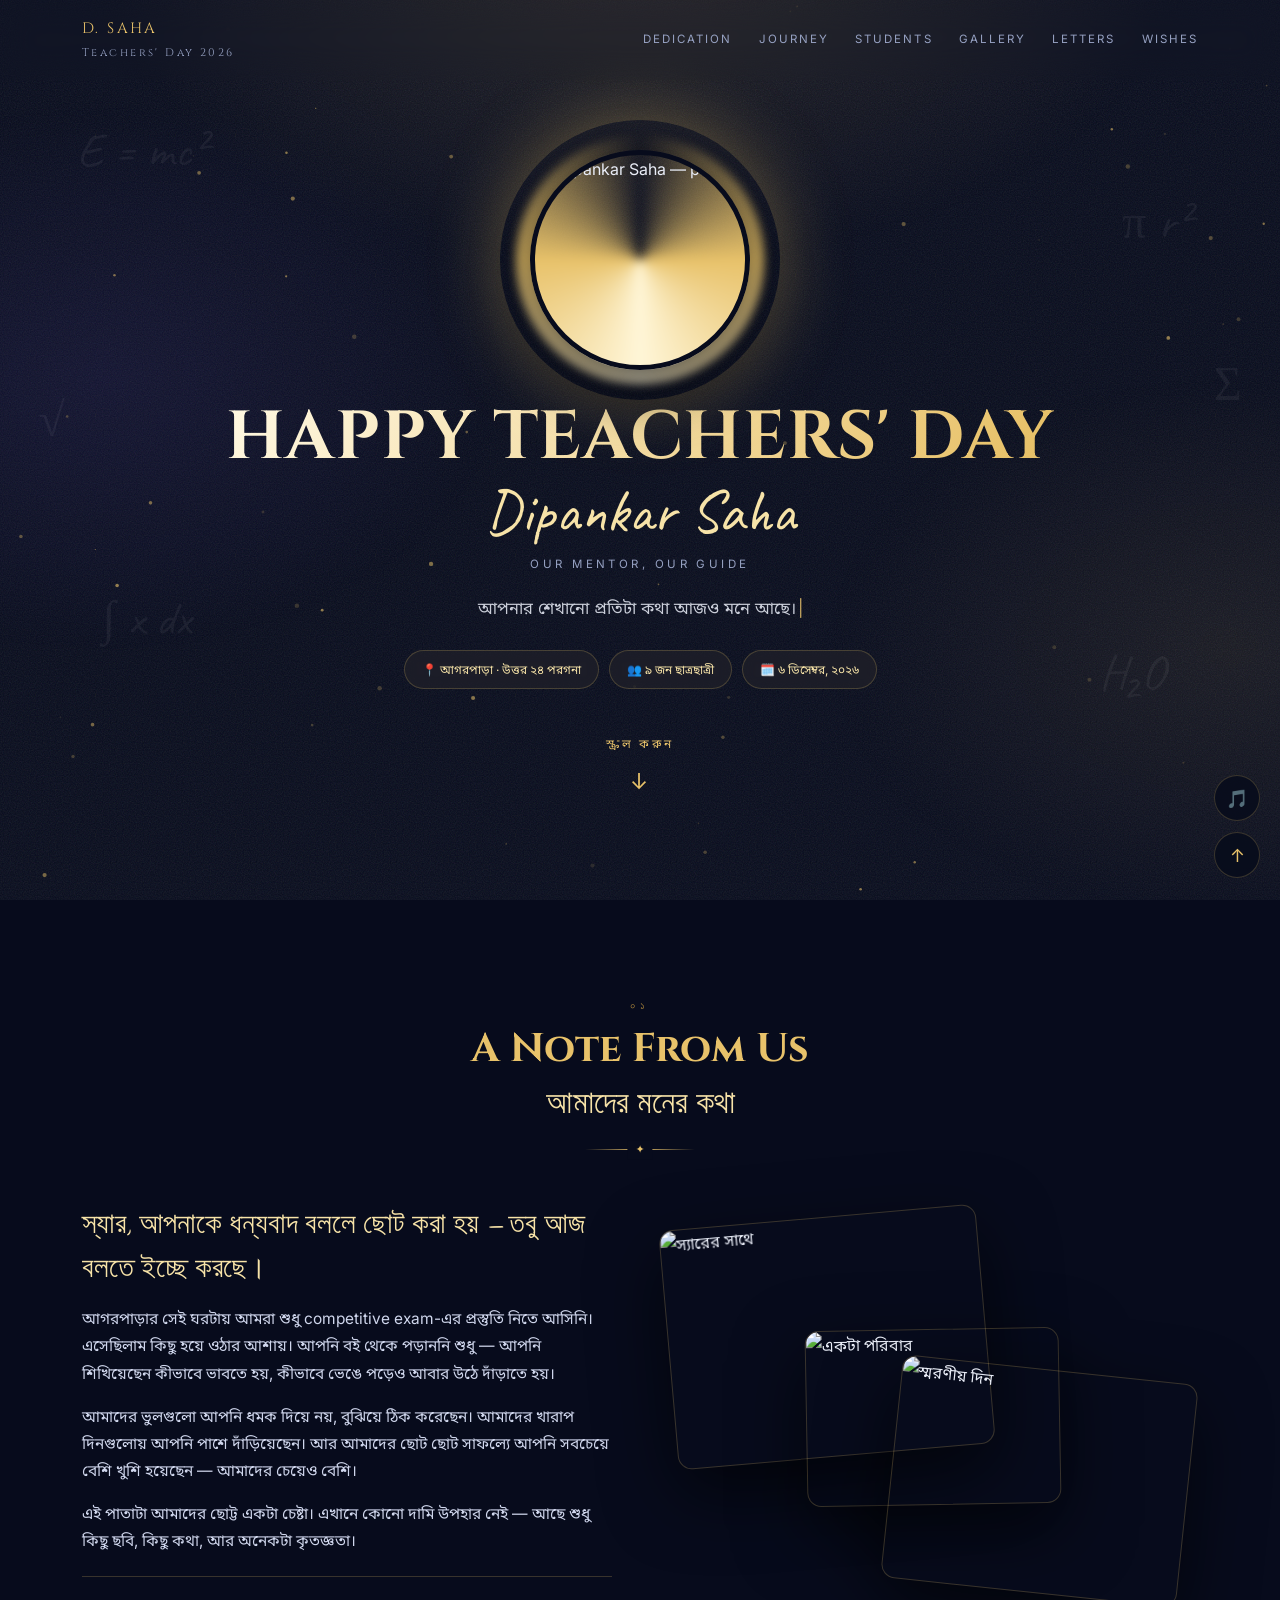
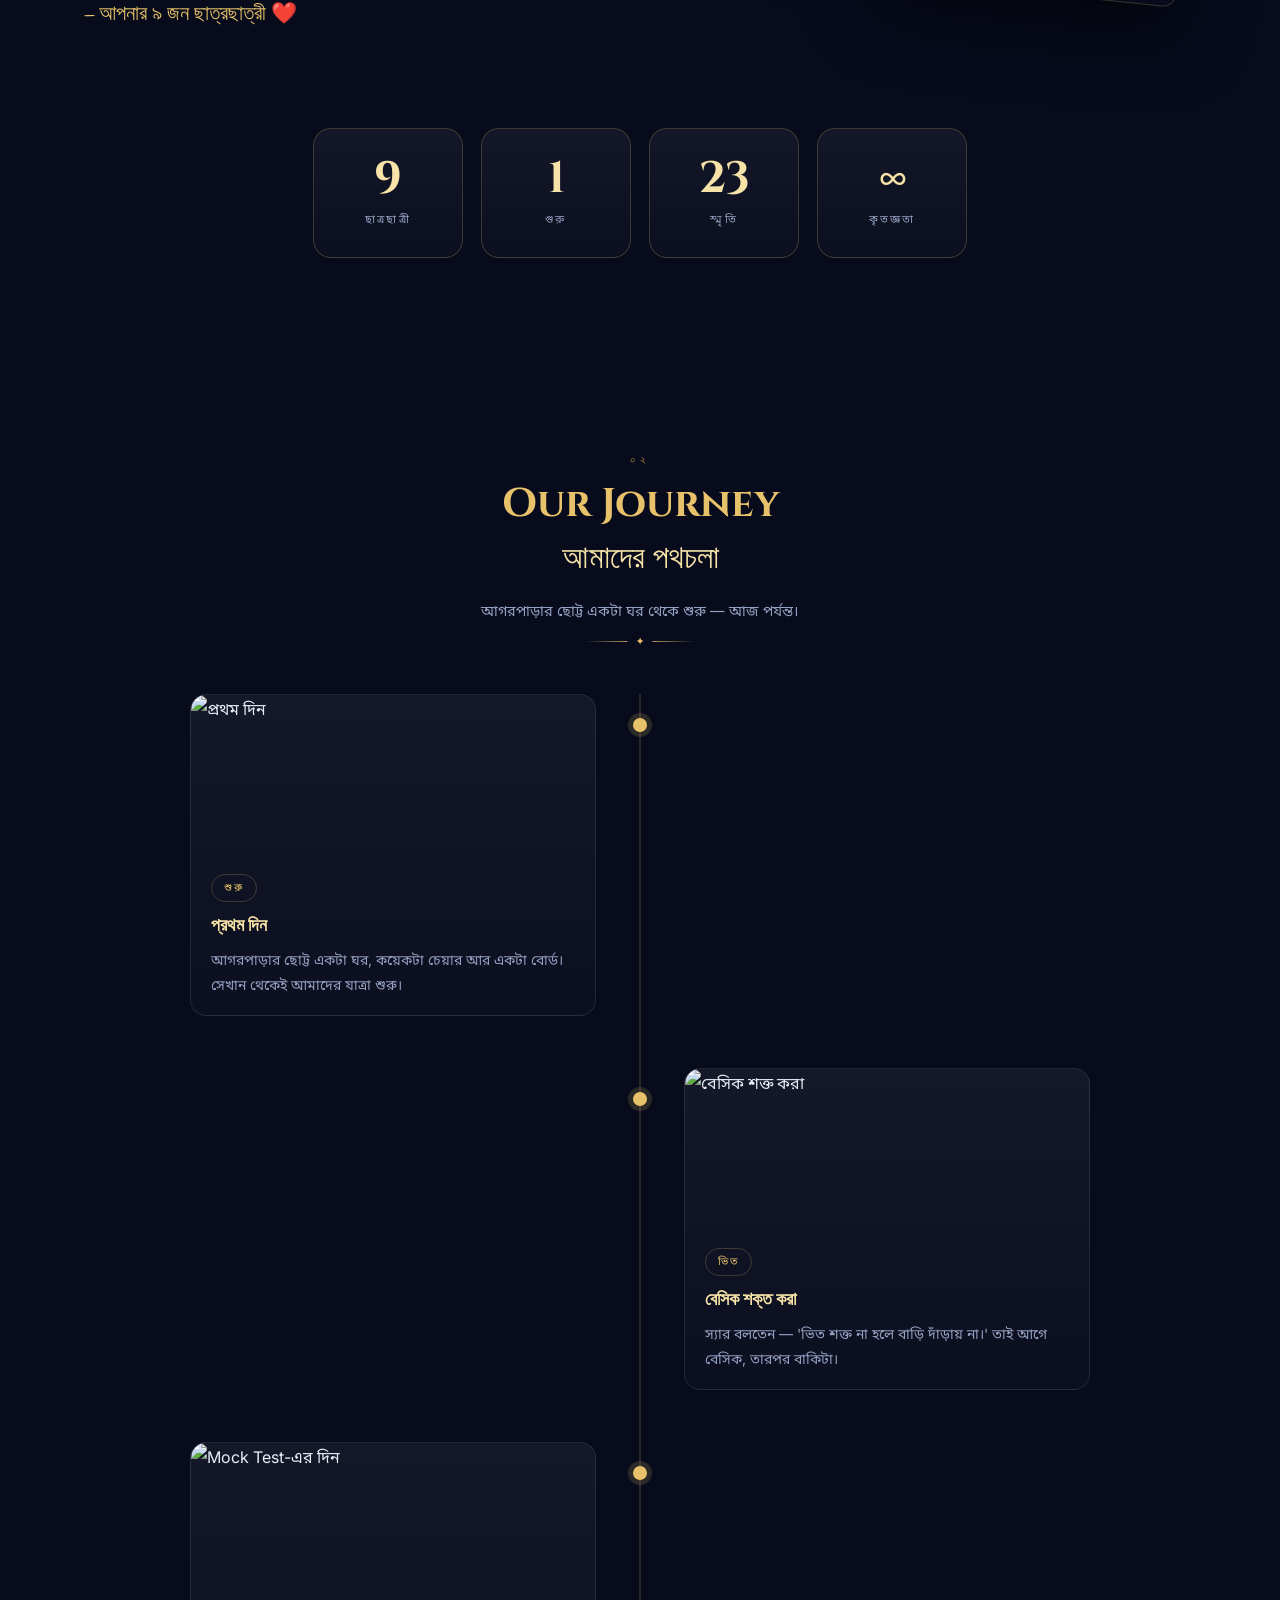
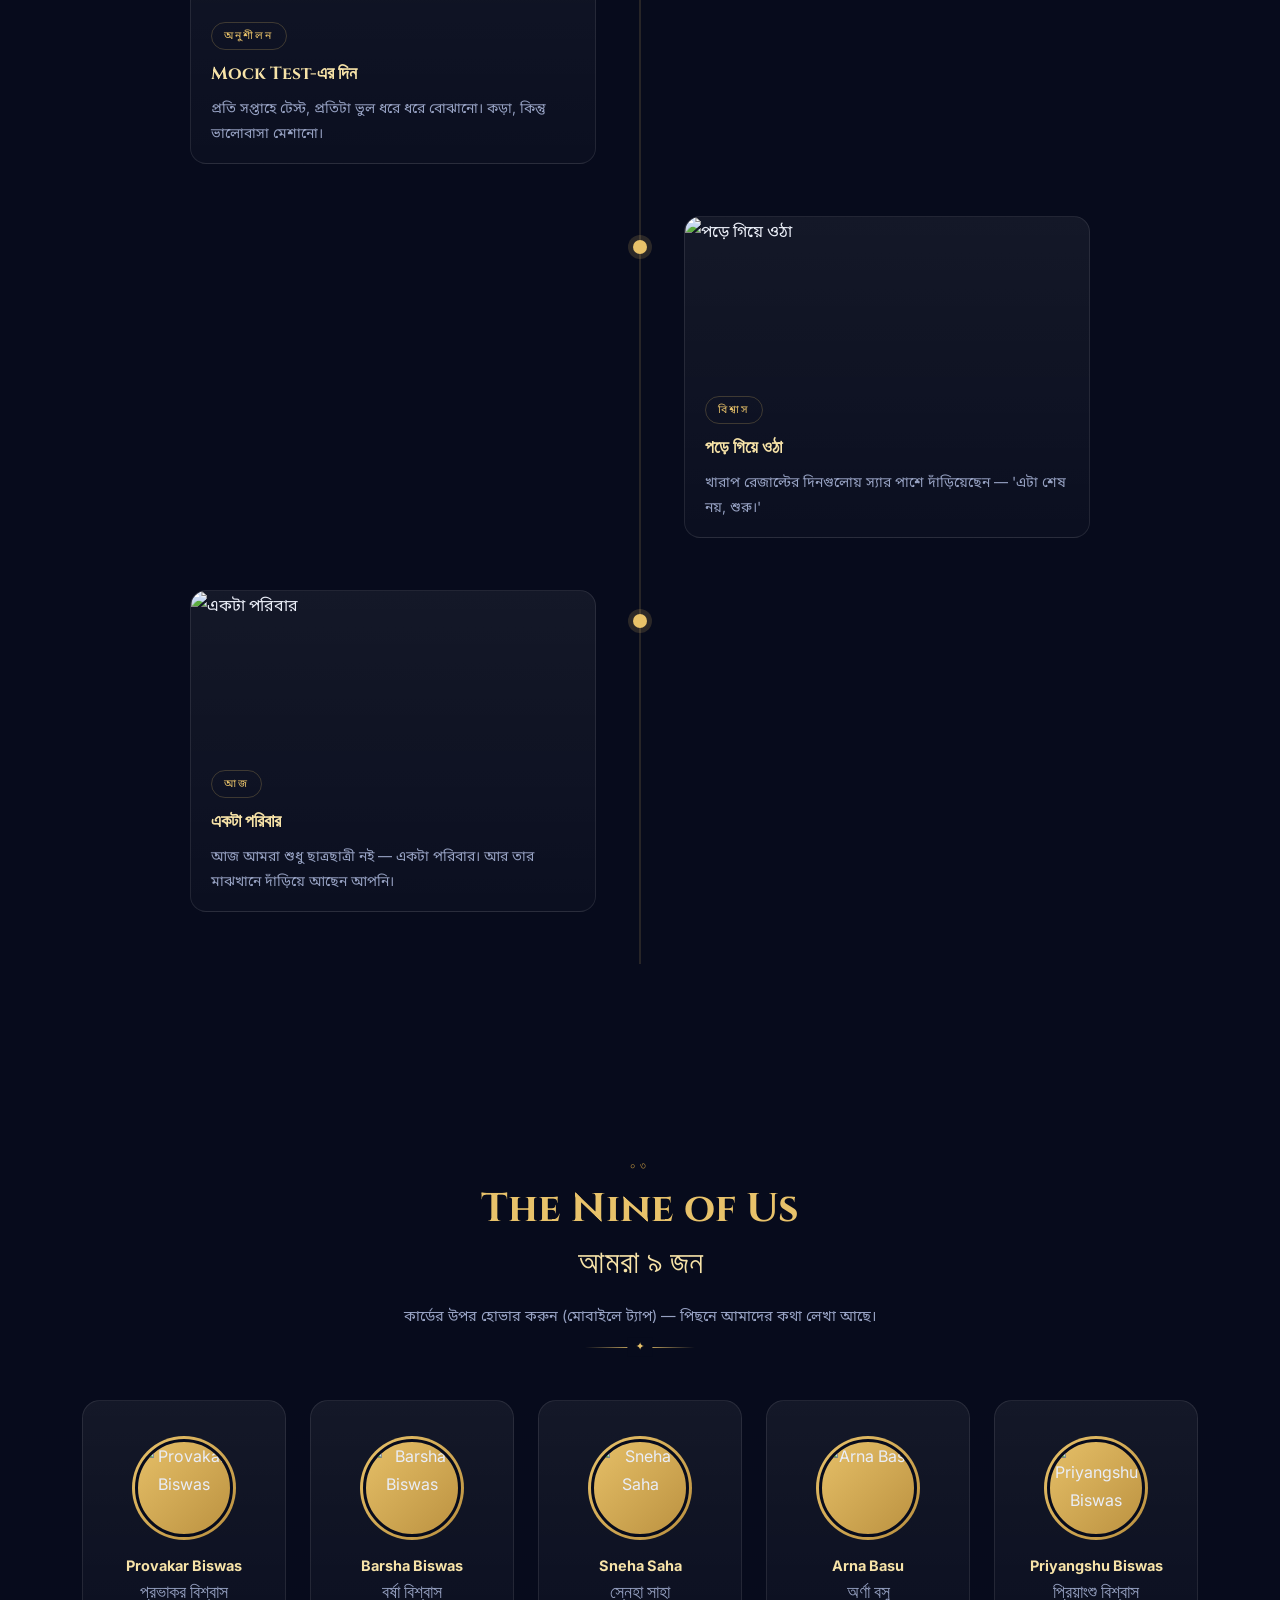
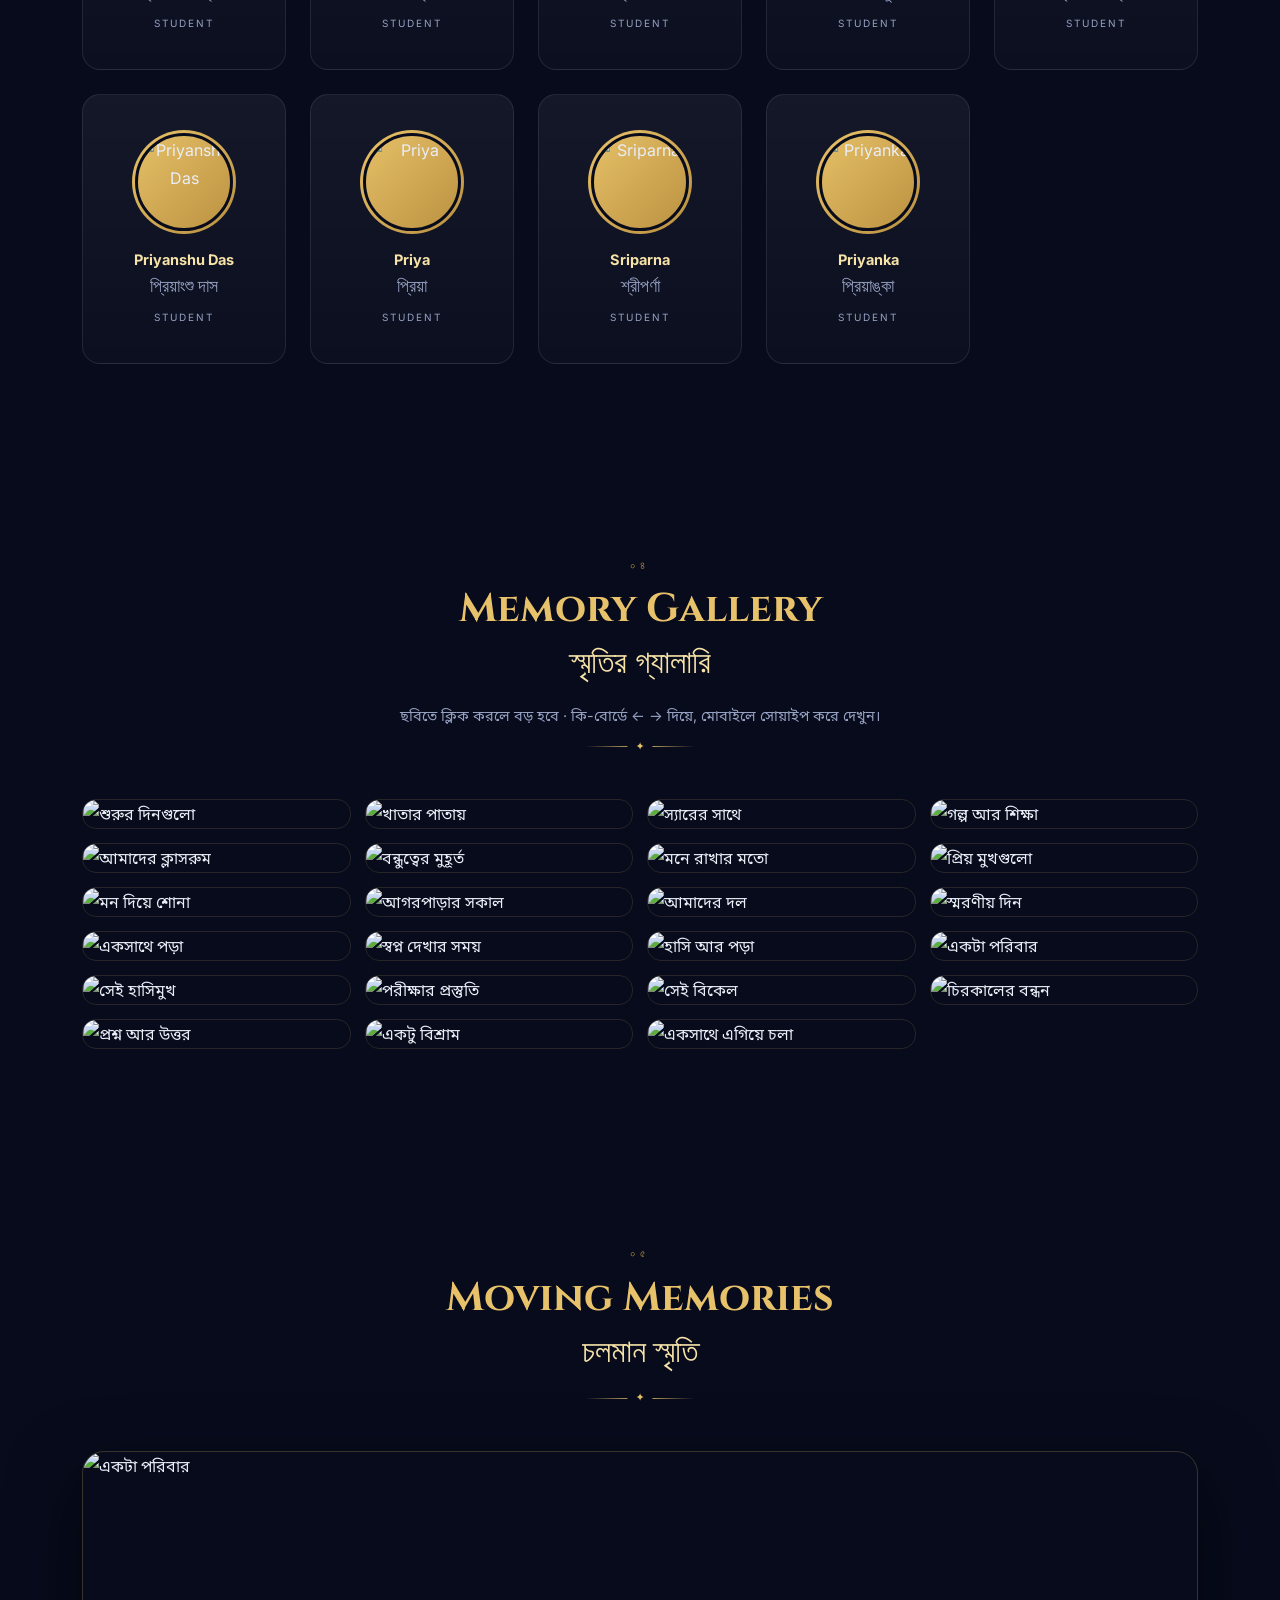
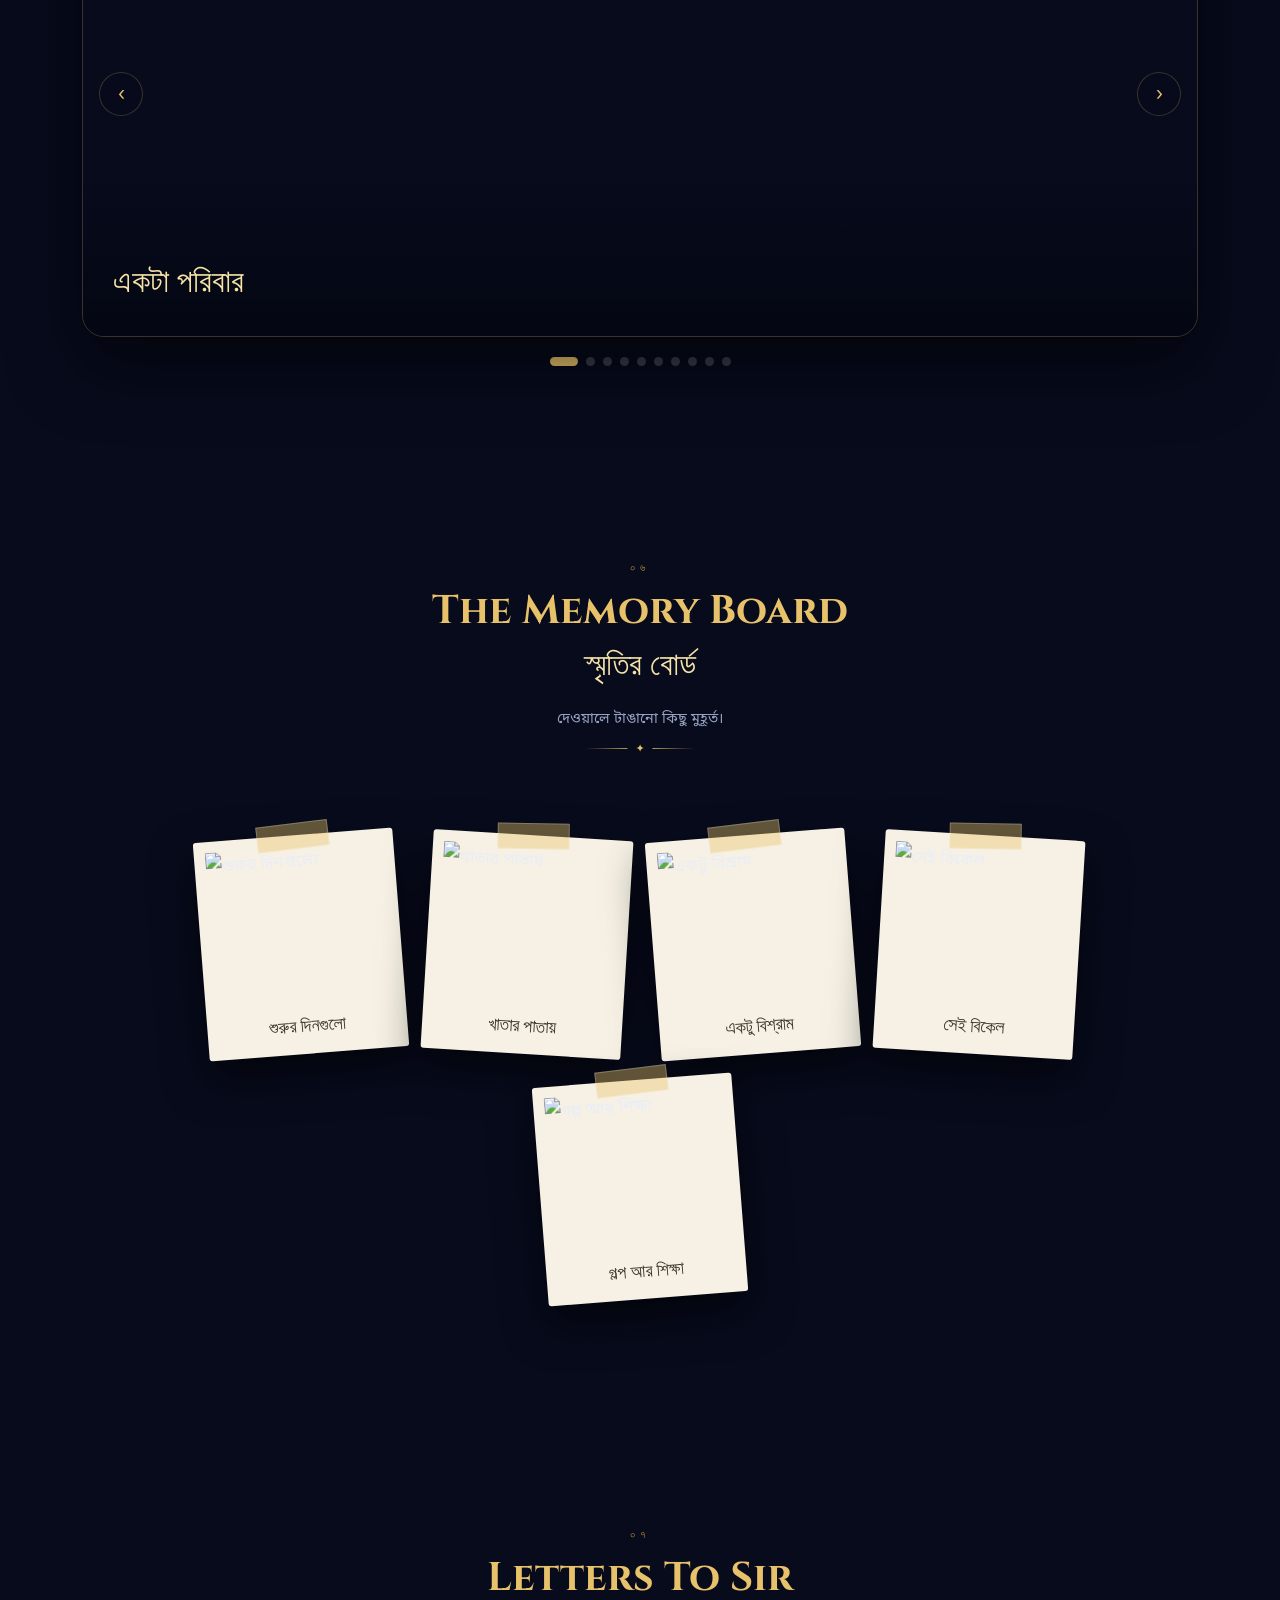
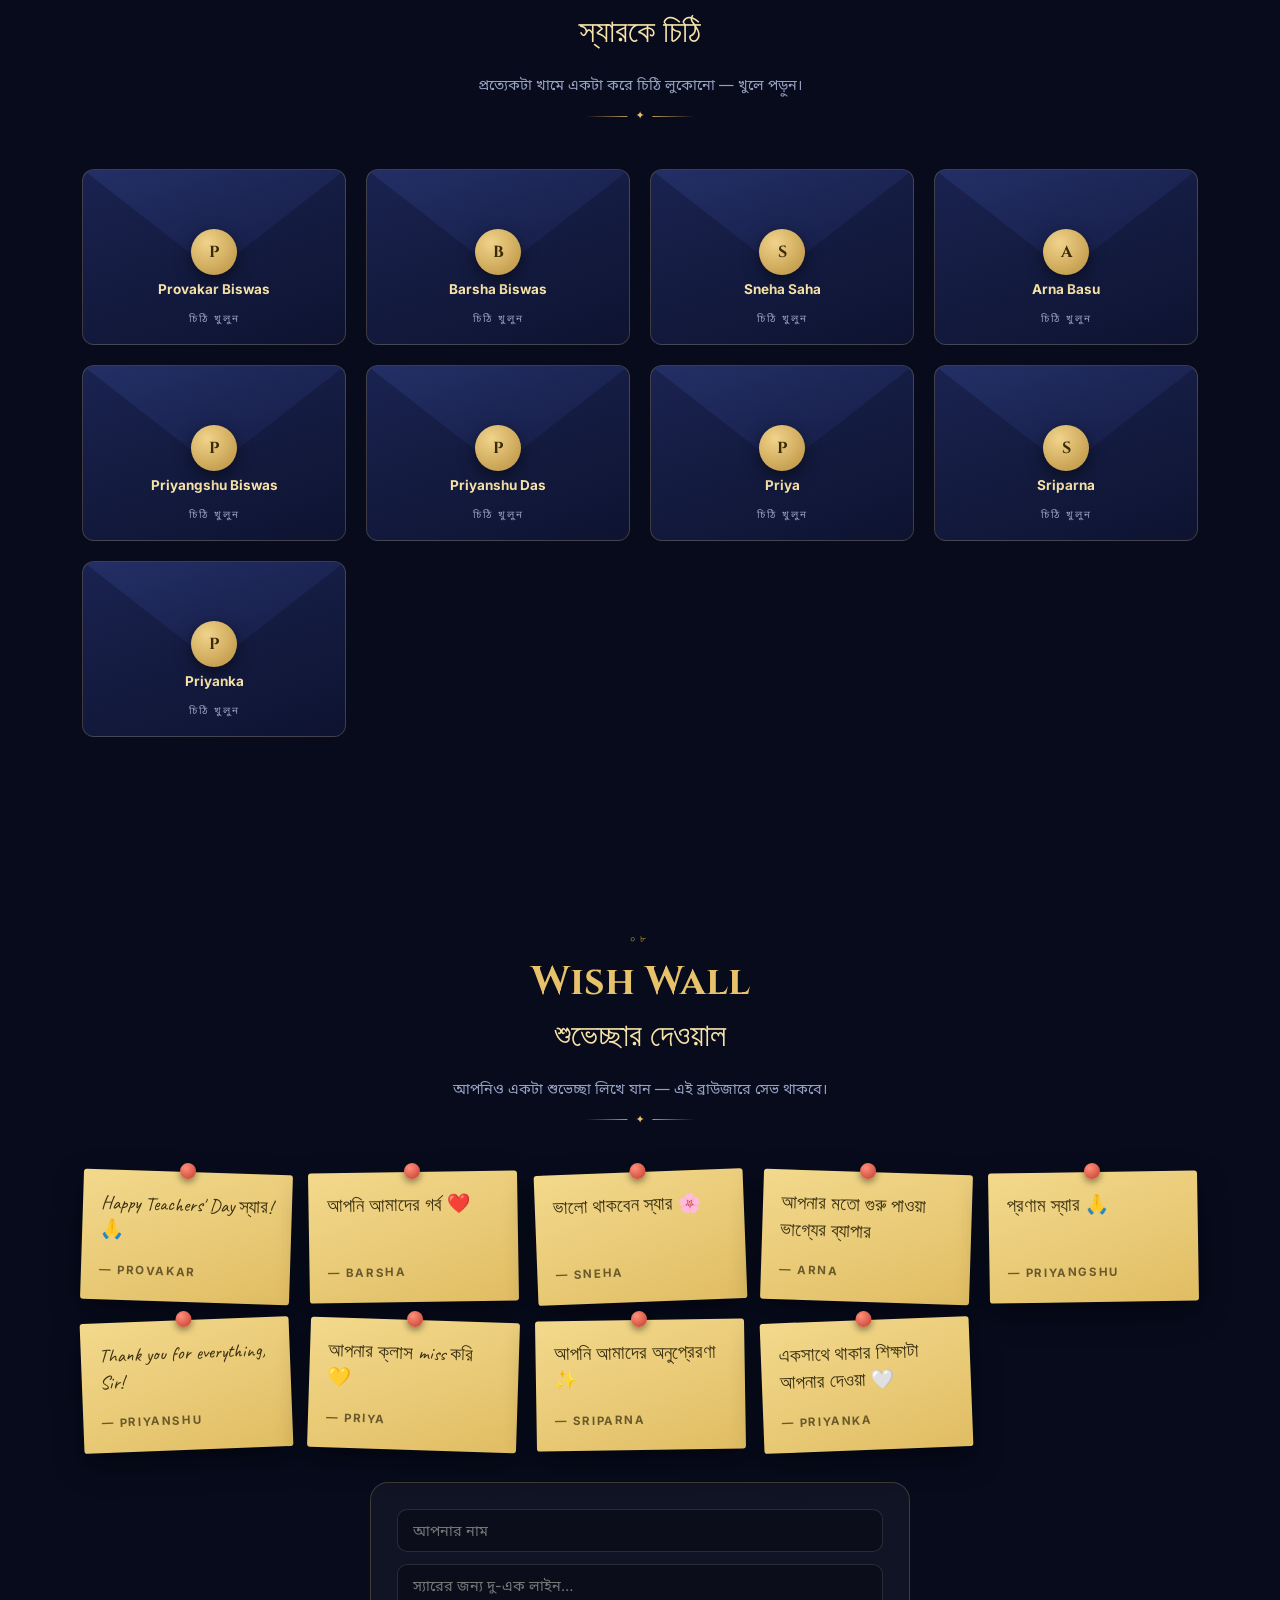
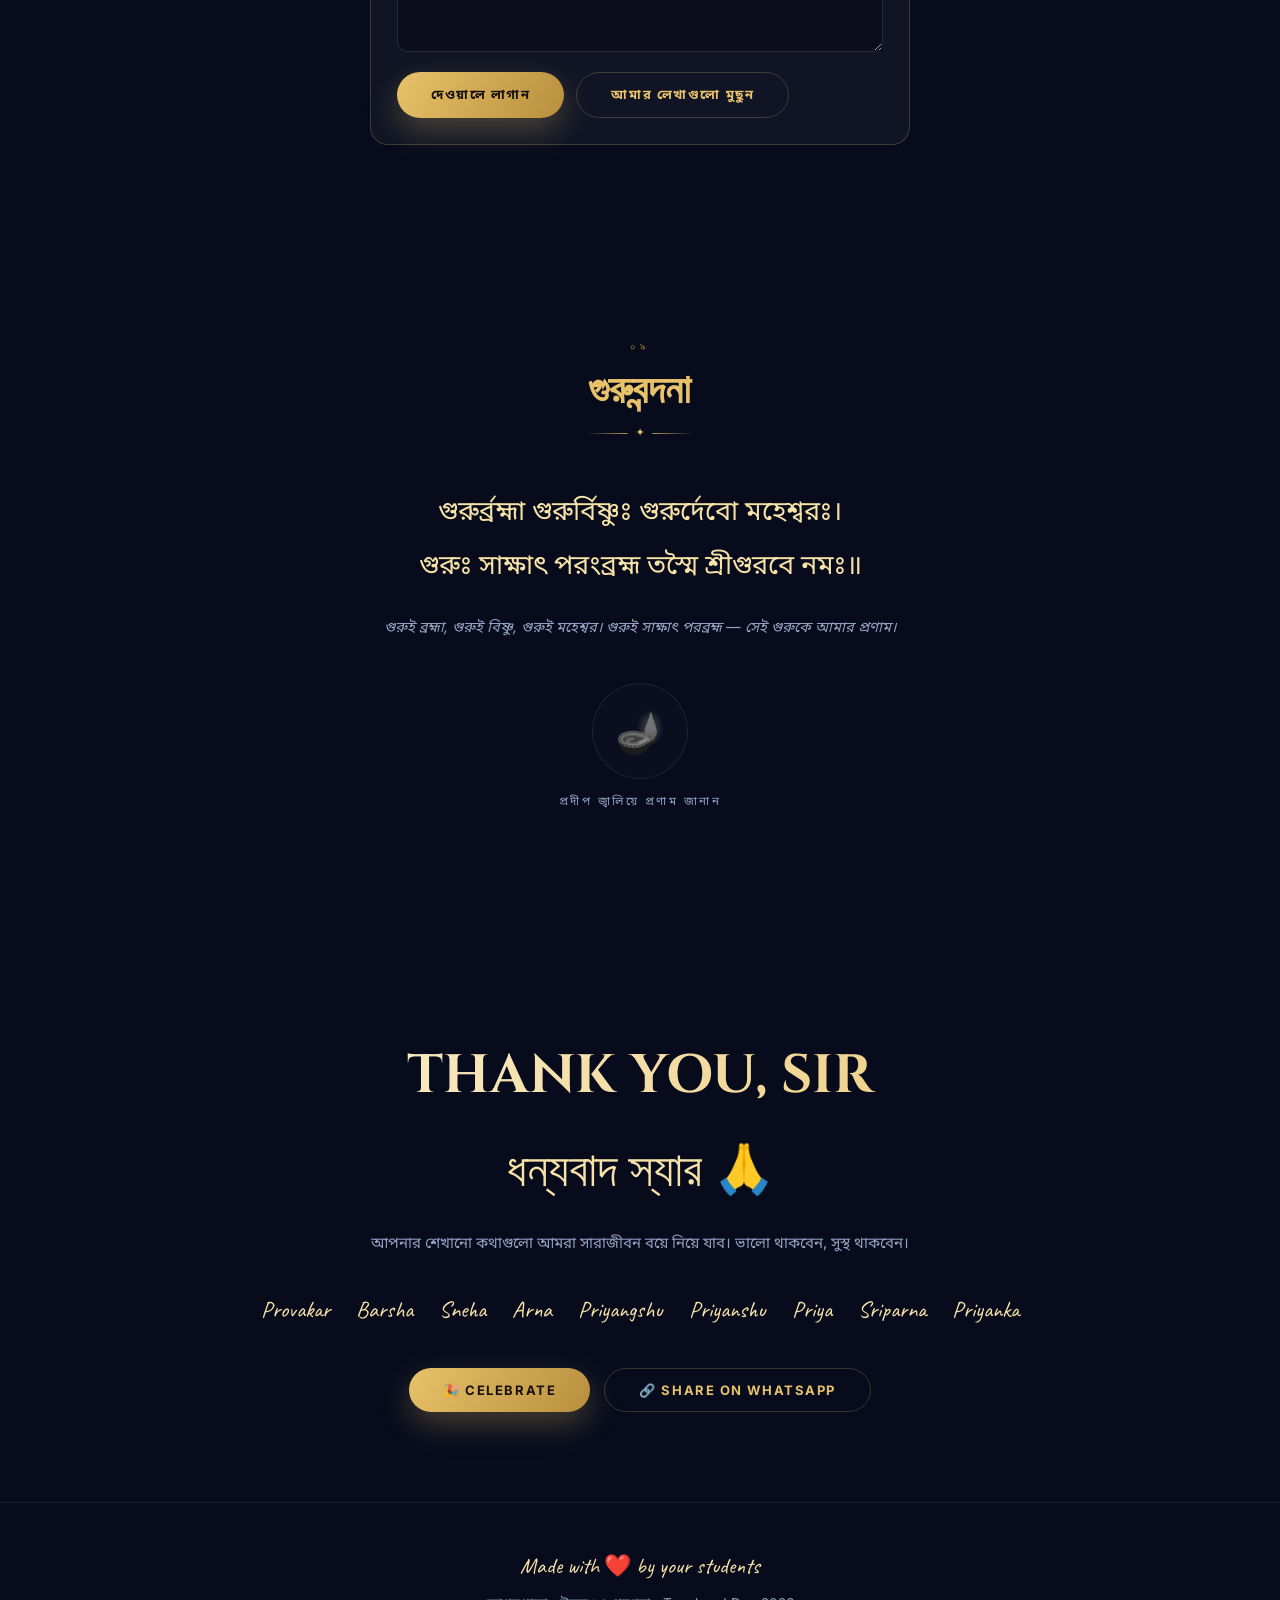
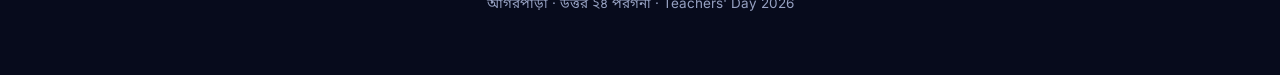
==== index.html @ d464a5aa "Build The Golden Memory Book: full Teachers' Day tribute site - 12 sections: preloader, hero, dedica" ====
<!DOCTYPE html>
<html lang="bn">
<head>
<meta charset="UTF-8">
<meta name="viewport" content="width=device-width, initial-scale=1.0">
<title>Happy Teachers' Day — Dipankar Saha Sir | The Golden Memory Book</title>
<meta name="description" content="আগরপাড়া, উত্তর ২৪ পরগনা — দীপঙ্কর সাহা স্যারের জন্য আমাদের ৯ জনের ভালোবাসা। Happy Teachers' Day 2026.">
<meta name="theme-color" content="#070b1c">

<meta property="og:type" content="website">
<meta property="og:title" content="Happy Teachers' Day — Dipankar Saha Sir">
<meta property="og:description" content="আগরপাড়ার ৯ জন ছাত্রছাত্রীর তরফ থেকে স্যারের জন্য একটা সোনালি স্মৃতির বই।">
<meta property="og:image" content="https://i.ibb.co/1HjXPSP/Whats-App-Image-2026-09-06-at-7-05-51-AM.jpg">
<meta name="twitter:card" content="summary_large_image">

<link rel="icon" href="data:image/svg+xml,%3Csvg xmlns='http://www.w3.org/2000/svg' viewBox='0 0 100 100'%3E%3Ctext y='.9em' font-size='90'%3E%F0%9F%8E%93%3C/text%3E%3C/svg%3E">
<link rel="preconnect" href="https://fonts.googleapis.com">
<link rel="preconnect" href="https://fonts.gstatic.com" crossorigin>
<link href="https://fonts.googleapis.com/css2?family=Cinzel:wght@400;600;700&family=Caveat:wght@500;600;700&family=Noto+Sans+Bengali:wght@300;400;500;600;700&family=Inter:wght@300;400;500;600;700&display=swap" rel="stylesheet">
<link rel="stylesheet" href="assets/css/style.css">
</head>
<body class="locked">

<!-- ============ PRELOADER ============ -->
<div id="preloader">
  <div class="curtain l"></div>
  <div class="curtain r"></div>
  <div class="pre-inner">
    <svg class="chalk-svg" viewBox="0 0 520 130" aria-label="শিক্ষক দিবস">
      <path id="cw" d="M30 88 C 46 30, 66 30, 76 66 C 84 96, 104 96, 112 60
                       M132 44 L132 92 M132 68 L166 42 M132 68 L168 92
                       M196 44 L196 92 M196 44 L232 44 M196 66 L226 66 M196 92 L232 92
                       M258 44 L258 92 M258 92 L292 92
                       M318 44 L318 92 M318 44 C 356 44, 356 92, 318 92
                       M382 50 C 356 42, 356 66, 382 68 C 408 70, 408 94, 380 88
                       M432 44 L444 92 L456 44 L468 92 L480 44"/>
    </svg>
    <div class="pre-sub">শিক্ষক দিবস · ২০২৬</div>
    <div class="pre-tap">Loading memories…</div>
  </div>
</div>

<div id="progress"></div>
<div class="ambient"></div>
<div class="grain"></div>
<canvas id="particles"></canvas>

<!-- ============ NAV ============ -->
<nav id="nav">
  <div class="wrap">
    <a href="#top" class="brand">D. SAHA <span>Teachers' Day 2026</span></a>
    <button class="burger" id="burger" aria-label="Menu">☰</button>
    <div class="navlinks" id="navlinks">
      <a href="#dedication">Dedication</a>
      <a href="#journey">Journey</a>
      <a href="#students">Students</a>
      <a href="#gallery">Gallery</a>
      <a href="#letters">Letters</a>
      <a href="#wishes">Wishes</a>
    </div>
  </div>
</nav>

<!-- ============ HERO ============ -->
<div class="hero" id="top">
  <div class="chalk-doodle" style="top:12%;left:6%">E = mc²</div>
  <div class="chalk-doodle" style="top:64%;left:8%;animation-delay:1.5s">∫ x dx</div>
  <div class="chalk-doodle" style="top:20%;right:7%;animation-delay:2.8s">π r²</div>
  <div class="chalk-doodle" style="top:70%;right:9%;animation-delay:4s">H₂O</div>
  <div class="chalk-doodle" style="top:42%;left:3%;animation-delay:3.2s">√</div>
  <div class="chalk-doodle" style="top:38%;right:3%;animation-delay:2.1s">Σ</div>

  <div class="portrait" id="portrait"><img id="teacherPic" alt="Dipankar Saha Sir"></div>
  <h1>HAPPY TEACHERS' DAY</h1>
  <div class="sirname" id="sirName">Dipankar Saha</div>
  <div class="sirtitle" id="sirTitle">Our Mentor, Our Guide</div>
  <div class="typewriter" id="typewriter"></div>
  <div class="hero-chips">
    <span class="chip">📍 আগরপাড়া · উত্তর ২৪ পরগনা</span>
    <span class="chip">👥 ৯ জন ছাত্রছাত্রী</span>
    <span class="chip" id="dateChip">🗓️</span>
  </div>
  <a href="#dedication" class="scrolldown">স্ক্রল করুন<i>↓</i></a>
</div>

<!-- ============ DEDICATION ============ -->
<section id="dedication">
  <div class="wrap">
    <div class="head rv">
      <span class="num">০১</span>
      <h2>A Note From Us</h2>
      <div class="bn">আমাদের মনের কথা</div>
      <div class="divider"></div>
    </div>
    <div class="dedi">
      <div class="dedi-text rv">
        <p class="lead">স্যার, আপনাকে ধন্যবাদ বললে ছোট করা হয় — তবু আজ বলতে ইচ্ছে করছে।</p>
        <p>আগরপাড়ার সেই ঘরটায় আমরা শুধু competitive exam-এর প্রস্তুতি নিতে আসিনি। এসেছিলাম কিছু হয়ে ওঠার আশায়। আপনি বই থেকে পড়াননি শুধু — আপনি শিখিয়েছেন কীভাবে ভাবতে হয়, কীভাবে ভেঙে পড়েও আবার উঠে দাঁড়াতে হয়।</p>
        <p>আমাদের ভুলগুলো আপনি ধমক দিয়ে নয়, বুঝিয়ে ঠিক করেছেন। আমাদের খারাপ দিনগুলোয় আপনি পাশে দাঁড়িয়েছেন। আর আমাদের ছোট ছোট সাফল্যে আপনি সবচেয়ে বেশি খুশি হয়েছেন — আমাদের চেয়েও বেশি।</p>
        <p>এই পাতাটা আমাদের ছোট্ট একটা চেষ্টা। এখানে কোনো দামি উপহার নেই — আছে শুধু কিছু ছবি, কিছু কথা, আর অনেকটা কৃতজ্ঞতা।</p>
        <div class="sign">— আপনার ৯ জন ছাত্রছাত্রী ❤️</div>
      </div>
      <div class="stack rv d1" id="dediStack"></div>
    </div>
  </div>
</section>

<!-- ============ COUNTERS ============ -->
<section style="padding-top:0">
  <div class="wrap">
    <div class="counters rv">
      <div class="cbox"><b data-count="9">0</b><span>ছাত্রছাত্রী</span></div>
      <div class="cbox"><b data-count="1">0</b><span>গুরু</span></div>
      <div class="cbox"><b data-count="23">0</b><span>স্মৃতি</span></div>
      <div class="cbox"><b>∞</b><span>কৃতজ্ঞতা</span></div>
    </div>
  </div>
</section>

<!-- ============ JOURNEY ============ -->
<section id="journey">
  <div class="wrap">
    <div class="head rv">
      <span class="num">০২</span>
      <h2>Our Journey</h2>
      <div class="bn">আমাদের পথচলা</div>
      <p>আগরপাড়ার ছোট্ট একটা ঘর থেকে শুরু — আজ পর্যন্ত।</p>
      <div class="divider"></div>
    </div>
    <div class="timeline" id="timeline"><div class="tl-fill" id="tlFill"></div></div>
  </div>
</section>

<!-- ============ STUDENTS ============ -->
<section id="students">
  <div class="wrap">
    <div class="head rv">
      <span class="num">০৩</span>
      <h2>The Nine of Us</h2>
      <div class="bn">আমরা ৯ জন</div>
      <p>কার্ডের উপর হোভার করুন (মোবাইলে ট্যাপ) — পিছনে আমাদের কথা লেখা আছে।</p>
      <div class="divider"></div>
    </div>
    <div class="students rv" id="studentGrid"></div>
  </div>
</section>

<!-- ============ GALLERY ============ -->
<section id="gallery">
  <div class="wrap">
    <div class="head rv">
      <span class="num">০৪</span>
      <h2>Memory Gallery</h2>
      <div class="bn">স্মৃতির গ্যালারি</div>
      <p>ছবিতে ক্লিক করলে বড় হবে · কি-বোর্ডে ← → দিয়ে, মোবাইলে সোয়াইপ করে দেখুন।</p>
      <div class="divider"></div>
    </div>
    <div class="masonry" id="masonry"></div>
  </div>
</section>

<!-- ============ SLIDESHOW ============ -->
<section id="slideshow">
  <div class="wrap">
    <div class="head rv">
      <span class="num">০৫</span>
      <h2>Moving Memories</h2>
      <div class="bn">চলমান স্মৃতি</div>
      <div class="divider"></div>
    </div>
    <div class="rv">
      <div class="show" id="show">
        <button class="show-nav prev" id="showPrev" aria-label="Previous">‹</button>
        <button class="show-nav next" id="showNext" aria-label="Next">›</button>
      </div>
      <div class="dots" id="showDots"></div>
    </div>
  </div>
</section>

<!-- ============ POLAROID BOARD ============ -->
<section id="board">
  <div class="wrap">
    <div class="head rv">
      <span class="num">০৬</span>
      <h2>The Memory Board</h2>
      <div class="bn">স্মৃতির বোর্ড</div>
      <p>দেওয়ালে টাঙানো কিছু মুহূর্ত।</p>
      <div class="divider"></div>
    </div>
    <div class="board rv" id="polaroidBoard"></div>
  </div>
</section>

<!-- ============ LETTERS ============ -->
<section id="letters">
  <div class="wrap">
    <div class="head rv">
      <span class="num">০৭</span>
      <h2>Letters To Sir</h2>
      <div class="bn">স্যারকে চিঠি</div>
      <p>প্রত্যেকটা খামে একটা করে চিঠি লুকোনো — খুলে পড়ুন।</p>
      <div class="divider"></div>
    </div>
    <div class="letters rv" id="letterGrid"></div>
  </div>
</section>

<!-- ============ WISH WALL ============ -->
<section id="wishes">
  <div class="wrap">
    <div class="head rv">
      <span class="num">০৮</span>
      <h2>Wish Wall</h2>
      <div class="bn">শুভেচ্ছার দেওয়াল</div>
      <p>আপনিও একটা শুভেচ্ছা লিখে যান — এই ব্রাউজারে সেভ থাকবে।</p>
      <div class="divider"></div>
    </div>
    <div class="wishes rv" id="wishGrid"></div>
    <div class="wishform rv">
      <input type="text" id="wishName" maxlength="24" placeholder="আপনার নাম">
      <textarea id="wishText" maxlength="160" placeholder="স্যারের জন্য দু-এক লাইন…"></textarea>
      <div style="display:flex;gap:12px;flex-wrap:wrap">
        <button class="btn" id="wishAdd">দেওয়ালে লাগান</button>
        <button class="btn ghost" id="wishReset">আমার লেখাগুলো মুছুন</button>
      </div>
    </div>
  </div>
</section>

<!-- ============ QUOTE + DIYA ============ -->
<section id="quote">
  <div class="wrap quote-sec">
    <div class="head rv">
      <span class="num">০৯</span>
      <h2>গুরুবন্দনা</h2>
      <div class="divider"></div>
    </div>
    <div class="sanskrit rv" id="sanskrit"></div>
    <div class="meaning rv d1" id="meaning"></div>
    <div class="diya-wrap rv d2">
      <button class="diya" id="diya" aria-label="প্রদীপ জ্বালান">🪔</button>
      <div class="diya-label">প্রদীপ জ্বালিয়ে প্রণাম জানান</div>
      <div class="diya-count" id="diyaCount"></div>
    </div>
  </div>
</section>

<!-- ============ FINALE ============ -->
<div class="finale" id="finale">
  <div class="wrap">
    <div class="rv">
      <h2>THANK YOU, SIR</h2>
      <div class="bnbig">ধন্যবাদ স্যার 🙏</div>
      <p>আপনার শেখানো কথাগুলো আমরা সারাজীবন বয়ে নিয়ে যাব। ভালো থাকবেন, সুস্থ থাকবেন।</p>
      <div class="signs" id="signs"></div>
      <div class="finale-btns">
        <button class="btn" id="celebrate">🎉 Celebrate</button>
        <button class="btn ghost" id="share">🔗 Share on WhatsApp</button>
      </div>
    </div>
  </div>
</div>

<footer>
  <div class="ff">Made with ❤️ by your students</div>
  <div>আগরপাড়া · উত্তর ২৪ পরগনা · Teachers' Day 2026</div>
</footer>

<!-- ============ FLOATING CONTROLS ============ -->
<div class="fabs">
  <button class="fab" id="musicBtn" title="Music on/off">🎵</button>
  <button class="fab hide" id="topBtn" title="উপরে যান">↑</button>
</div>

<!-- ============ MODALS ============ -->
<div id="letterModal">
  <div class="paper" id="paper">
    <button class="close" id="paperClose" aria-label="Close">×</button>
    <div class="to">To · Dipankar Saha Sir</div>
    <h3 id="paperName"></h3>
    <p id="paperText"></p>
    <div class="from" id="paperFrom"></div>
  </div>
</div>

<div id="lightbox">
  <button class="lbx" id="lbClose" aria-label="Close">×</button>
  <button class="lbnav p" id="lbPrev" aria-label="Previous">‹</button>
  <img id="lbImg" alt="" src="[data-uri]">
  <button class="lbnav n" id="lbNext" aria-label="Next">›</button>
  <div class="lbcap" id="lbCap"></div>
</div>

<script src="assets/js/data.js"></script>
<script src="assets/js/main.js"></script>
</body>
</html>
---- assets/css/style.css ----
/* =========================================================
   THE GOLDEN MEMORY BOOK
   Teachers' Day tribute · Dipankar Saha Sir
   Agarpara, North 24 Parganas
   ========================================================= */

:root{
  --navy:      #070b1c;
  --navy-2:    #0c1330;
  --navy-3:    #131c45;
  --gold:      #e8c26a;
  --gold-lt:   #f7e3a8;
  --gold-dk:   #b98f3e;
  --cream:     #f6f1e4;
  --ink:       #e9edf7;
  --muted:     #96a1c2;
  --line:      rgba(232,194,106,.22);
  --paper-ink: #3b3428;
  --shadow:    0 26px 70px rgba(0,0,0,.6);
  --ease:      cubic-bezier(.2,.8,.2,1);
}

*{margin:0;padding:0;box-sizing:border-box}
html{scroll-behavior:smooth;-webkit-text-size-adjust:100%}
body{
  background:var(--navy);
  color:var(--ink);
  font-family:'Inter','Noto Sans Bengali',system-ui,sans-serif;
  line-height:1.75;
  overflow-x:hidden;
}
body.locked{overflow:hidden}
img{display:block;max-width:100%}
button,input,textarea{font-family:inherit}
::selection{background:var(--gold);color:#161006}

/* ambient background */
.ambient{
  position:fixed;inset:0;z-index:0;pointer-events:none;
  background:
    radial-gradient(900px 520px at 50% -6%,  rgba(232,194,106,.13), transparent 62%),
    radial-gradient(680px 460px at 8% 42%,   rgba(120,90,255,.09),  transparent 60%),
    radial-gradient(680px 460px at 96% 72%,  rgba(232,194,106,.08), transparent 60%);
}
.grain{
  position:fixed;inset:0;z-index:1;pointer-events:none;opacity:.35;
  background-image:url("data:image/svg+xml,%3Csvg xmlns='http://www.w3.org/2000/svg' width='140' height='140'%3E%3Cfilter id='n'%3E%3CfeTurbulence type='fractalNoise' baseFrequency='.85' numOctaves='3'/%3E%3C/filter%3E%3Crect width='140' height='140' filter='url(%23n)' opacity='.32'/%3E%3C/svg%3E");
}
#particles{position:fixed;inset:0;z-index:1;pointer-events:none}

.wrap{max-width:1160px;margin:0 auto;padding:0 22px;position:relative;z-index:3}
section{padding:96px 0;position:relative;z-index:3}

/* =============== PRELOADER =============== */
#preloader{
  position:fixed;inset:0;z-index:9999;background:var(--navy);
  display:flex;align-items:center;justify-content:center;
}
#preloader .curtain{
  position:absolute;top:0;bottom:0;width:50.5%;
  background:linear-gradient(180deg,#0a1024,#05070f);
  transition:transform 1.5s var(--ease);
  box-shadow:0 0 80px rgba(0,0,0,.9);
}
#preloader .curtain.l{left:0;border-right:1px solid rgba(232,194,106,.3)}
#preloader .curtain.r{right:0;border-left:1px solid rgba(232,194,106,.3)}
#preloader.open .curtain.l{transform:translateX(-101%)}
#preloader.open .curtain.r{transform:translateX(101%)}
#preloader.done{opacity:0;visibility:hidden;transition:opacity .6s .9s,visibility .6s .9s}
.pre-inner{position:relative;z-index:2;text-align:center;transition:opacity .5s}
#preloader.open .pre-inner{opacity:0}
.chalk-svg{width:min(88vw,460px);height:auto}
.chalk-svg path,.chalk-svg line{
  stroke:#fff;stroke-width:2.4;fill:none;stroke-linecap:round;stroke-linejoin:round;
  filter:drop-shadow(0 0 6px rgba(255,255,255,.5));
}
.pre-sub{
  margin-top:18px;font-size:12px;letter-spacing:.36em;text-transform:uppercase;
  color:var(--gold);opacity:0;animation:fadeIn .9s 2.1s forwards;
}
.pre-tap{
  margin-top:26px;font-size:11.5px;letter-spacing:.2em;color:var(--muted);
  opacity:0;animation:fadeIn .9s 2.7s forwards;
}
@keyframes fadeIn{to{opacity:1}}

/* =============== TOP BARS =============== */
#progress{
  position:fixed;top:0;left:0;height:3px;width:0;z-index:90;
  background:linear-gradient(90deg,var(--gold-dk),var(--gold),#fff6d8);
  box-shadow:0 0 16px var(--gold);
}
nav{
  position:fixed;top:0;left:0;right:0;z-index:80;
  backdrop-filter:blur(16px);-webkit-backdrop-filter:blur(16px);
  background:rgba(7,11,28,0);border-bottom:1px solid transparent;
  transition:background .45s,border-color .45s,padding .45s;
  padding:16px 0;
}
nav.stuck{background:rgba(7,11,28,.86);border-bottom-color:var(--line);padding:10px 0}
nav .wrap{display:flex;align-items:center;justify-content:space-between;gap:16px}
.brand{
  font-family:'Cinzel',serif;font-size:15px;letter-spacing:.16em;color:var(--gold);
  text-decoration:none;white-space:nowrap;
}
.brand span{color:var(--muted);font-size:11px;letter-spacing:.22em;display:block;margin-top:1px}
.navlinks{display:flex;gap:26px;align-items:center}
.navlinks a{
  color:var(--muted);text-decoration:none;font-size:11.5px;letter-spacing:.18em;
  text-transform:uppercase;transition:color .3s;position:relative;white-space:nowrap;
}
.navlinks a:hover,.navlinks a.active{color:var(--gold)}
.navlinks a::after{
  content:'';position:absolute;left:0;bottom:-6px;height:1px;width:0;
  background:var(--gold);transition:width .35s var(--ease);
}
.navlinks a:hover::after,.navlinks a.active::after{width:100%}
.burger{display:none;background:none;border:0;color:var(--gold);font-size:22px;cursor:pointer;padding:4px 8px}

/* =============== HERO =============== */
.hero{
  min-height:100svh;display:flex;flex-direction:column;
  align-items:center;justify-content:center;text-align:center;
  padding:120px 22px 70px;position:relative;z-index:3;
}
.chalk-doodle{
  position:absolute;font-family:'Caveat',cursive;color:rgba(255,255,255,.055);
  font-size:clamp(26px,4vw,48px);pointer-events:none;user-select:none;
  animation:float 10s ease-in-out infinite;
}
@keyframes float{0%,100%{transform:translateY(0) rotate(-3deg)}50%{transform:translateY(-18px) rotate(3deg)}}

.portrait{position:relative;width:clamp(160px,26vw,220px);aspect-ratio:1;margin-bottom:30px}
.portrait::before{
  content:'';position:absolute;inset:-14px;border-radius:50%;
  background:conic-gradient(from 0deg,transparent,var(--gold),#fff6d8,var(--gold),transparent);
  animation:spin 6s linear infinite;filter:blur(5px);
}
.portrait::after{
  content:'';position:absolute;inset:-30px;border-radius:50%;
  box-shadow:0 0 70px rgba(232,194,106,.4);animation:glow 3.4s ease-in-out infinite;
}
@keyframes spin{to{transform:rotate(360deg)}}
@keyframes glow{0%,100%{opacity:.4}50%{opacity:1}}
.portrait img{
  position:relative;z-index:2;width:100%;height:100%;border-radius:50%;
  object-fit:cover;border:5px solid var(--navy);
  box-shadow:0 18px 55px rgba(0,0,0,.75);
}
.hero h1{
  font-family:'Cinzel',serif;font-weight:700;line-height:1.12;
  font-size:clamp(30px,7vw,68px);letter-spacing:.01em;
  background:linear-gradient(120deg,#fff8e2,var(--gold) 42%,var(--gold-dk) 68%,#fff8e2);
  -webkit-background-clip:text;background-clip:text;color:transparent;
  background-size:230% auto;animation:shine 7s linear infinite;
}
@keyframes shine{to{background-position:230% center}}
.hero .sirname{
  font-family:'Caveat',cursive;font-size:clamp(32px,6.4vw,60px);
  color:var(--gold-lt);margin-top:2px;line-height:1.1;
}
.hero .sirtitle{
  font-size:11.5px;letter-spacing:.3em;text-transform:uppercase;
  color:var(--muted);margin-top:10px;
}
.typewriter{
  color:var(--ink);opacity:.86;margin-top:20px;font-size:clamp(14px,2vw,16.5px);
  min-height:30px;max-width:640px;
}
.typewriter::after{content:'|';color:var(--gold);animation:blink 1s step-end infinite;margin-left:2px}
@keyframes blink{50%{opacity:0}}
.hero-chips{display:flex;gap:10px;flex-wrap:wrap;justify-content:center;margin-top:26px}
.chip{
  font-size:12px;color:var(--gold-lt);border:1px solid var(--line);
  border-radius:100px;padding:8px 17px;background:rgba(232,194,106,.05);
  backdrop-filter:blur(6px);
}
.scrolldown{
  margin-top:44px;color:var(--gold);font-size:12px;letter-spacing:.24em;
  text-transform:uppercase;display:flex;flex-direction:column;align-items:center;gap:8px;
  text-decoration:none;
}
.scrolldown i{font-style:normal;font-size:22px;animation:bounce 2s ease-in-out infinite}
@keyframes bounce{0%,100%{transform:translateY(0);opacity:.45}50%{transform:translateY(10px);opacity:1}}

/* =============== SECTION HEADS =============== */
.head{text-align:center;margin-bottom:52px}
.head .num{
  font-family:'Cinzel',serif;font-size:11px;letter-spacing:.4em;color:var(--gold-dk);
  display:block;margin-bottom:10px;
}
.head h2{
  font-family:'Cinzel',serif;font-size:clamp(23px,4.4vw,40px);color:var(--gold);
  line-height:1.2;
}
.head .bn{font-family:'Caveat',cursive;font-size:clamp(22px,3.6vw,32px);color:var(--gold-lt);margin-top:2px}
.head p{color:var(--muted);font-size:14.5px;margin-top:12px;max-width:620px;margin-inline:auto}
.divider{
  width:110px;height:1px;margin:18px auto 0;
  background:linear-gradient(90deg,transparent,var(--gold),transparent);position:relative;
}
.divider::after{
  content:'✦';position:absolute;left:50%;top:50%;transform:translate(-50%,-50%);
  color:var(--gold);font-size:11px;background:var(--navy);padding:0 8px;
}

/* =============== DEDICATION =============== */
.dedi{display:grid;grid-template-columns:1fr 1fr;gap:56px;align-items:center}
.dedi-text p{color:#cfd6ec;font-size:15.5px;margin-bottom:16px}
.dedi-text p.lead{
  font-family:'Caveat',cursive;font-size:clamp(22px,3vw,29px);
  color:var(--gold-lt);line-height:1.5;
}
.dedi-text .sign{
  font-family:'Caveat',cursive;font-size:21px;color:var(--gold);
  margin-top:22px;padding-top:18px;border-top:1px solid var(--line);
}
.stack{position:relative;height:400px}
.stack .ph{
  position:absolute;border-radius:14px;overflow:hidden;
  border:1px solid var(--line);box-shadow:var(--shadow);
  transition:transform .6s var(--ease);
}
.stack .ph img{width:100%;height:100%;object-fit:cover}
.stack .ph:nth-child(1){width:60%;height:60%;top:0;left:0;transform:rotate(-5deg);z-index:1}
.stack .ph:nth-child(2){width:56%;height:56%;bottom:6%;right:2%;transform:rotate(6deg);z-index:3}
.stack .ph:nth-child(3){width:48%;height:44%;bottom:28%;left:26%;transform:rotate(-1deg);z-index:2}
.stack:hover .ph:nth-child(1){transform:rotate(-9deg) translate(-10px,-10px)}
.stack:hover .ph:nth-child(2){transform:rotate(10deg) translate(10px,10px)}
.stack:hover .ph:nth-child(3){transform:rotate(0) scale(1.05)}

/* =============== COUNTERS =============== */
.counters{display:flex;justify-content:center;gap:18px;flex-wrap:wrap}
.cbox{
  background:linear-gradient(180deg,rgba(255,255,255,.05),rgba(255,255,255,.02));
  border:1px solid var(--line);border-radius:18px;padding:26px 38px;
  text-align:center;min-width:150px;transition:transform .45s var(--ease),background .45s;
}
.cbox:hover{transform:translateY(-8px);background:rgba(232,194,106,.09)}
.cbox b{display:block;font-family:'Cinzel',serif;font-size:clamp(30px,5vw,44px);color:var(--gold-lt);line-height:1.1}
.cbox span{font-size:11px;letter-spacing:.2em;text-transform:uppercase;color:var(--muted)}

/* =============== TIMELINE =============== */
.timeline{position:relative;max-width:900px;margin:0 auto}
.timeline::before{
  content:'';position:absolute;left:50%;top:0;width:2px;height:100%;
  transform:translateX(-50%);background:rgba(232,194,106,.14);
}
.tl-fill{
  position:absolute;left:50%;top:0;width:2px;height:0;transform:translateX(-50%);
  background:linear-gradient(180deg,var(--gold),var(--gold-dk));
  box-shadow:0 0 14px var(--gold);transition:height .2s linear;
}
.tl-item{
  position:relative;width:50%;padding:0 44px 52px 0;
  opacity:0;transform:translateX(-32px);transition:.85s var(--ease);
}
.tl-item.right{margin-left:50%;padding:0 0 52px 44px;transform:translateX(32px)}
.tl-item.in{opacity:1;transform:none}
.tl-item::before{
  content:'';position:absolute;top:24px;right:-7px;width:14px;height:14px;
  border-radius:50%;background:var(--gold);box-shadow:0 0 0 5px rgba(232,194,106,.16);z-index:2;
}
.tl-item.right::before{right:auto;left:-7px}
.tl-card{
  background:linear-gradient(180deg,rgba(255,255,255,.055),rgba(255,255,255,.02));
  border:1px solid rgba(255,255,255,.09);border-radius:16px;overflow:hidden;
  transition:border-color .45s,transform .45s var(--ease);
}
.tl-card:hover{border-color:var(--line);transform:translateY(-5px)}
.tl-card img{width:100%;height:158px;object-fit:cover;filter:saturate(.92)}
.tl-body{padding:18px 20px}
.tl-year{
  display:inline-block;font-size:10.5px;letter-spacing:.2em;text-transform:uppercase;
  color:var(--gold);border:1px solid var(--line);border-radius:100px;
  padding:4px 12px;margin-bottom:9px;
}
.tl-body h3{font-family:'Cinzel',serif;font-size:17.5px;color:var(--gold-lt);margin-bottom:6px}
.tl-body p{color:var(--muted);font-size:14px}

/* =============== STUDENTS (flip cards) =============== */
.students{display:grid;grid-template-columns:repeat(auto-fit,minmax(190px,1fr));gap:24px}
.flip{perspective:1200px;height:270px;cursor:pointer}
.flip-in{
  position:relative;width:100%;height:100%;transition:transform .85s var(--ease);
  transform-style:preserve-3d;
}
.flip:hover .flip-in,.flip.flipped .flip-in{transform:rotateY(180deg)}
.face{
  position:absolute;inset:0;backface-visibility:hidden;-webkit-backface-visibility:hidden;
  border-radius:18px;display:flex;flex-direction:column;align-items:center;
  justify-content:center;padding:20px;text-align:center;
  background:linear-gradient(180deg,rgba(255,255,255,.055),rgba(255,255,255,.02));
  border:1px solid rgba(255,255,255,.09);
}
.face.back{
  transform:rotateY(180deg);
  background:linear-gradient(180deg,rgba(232,194,106,.14),rgba(232,194,106,.04));
  border-color:var(--line);
}
.avatar{
  width:104px;height:104px;border-radius:50%;padding:3px;margin-bottom:13px;
  background:linear-gradient(135deg,var(--gold),var(--gold-dk));
  transition:transform .5s var(--ease),box-shadow .5s;
}
.flip:hover .avatar{box-shadow:0 0 34px rgba(232,194,106,.5)}
.avatar img{width:100%;height:100%;border-radius:50%;object-fit:cover;border:3px solid var(--navy)}
.face b{font-size:14.5px;color:var(--gold-lt);display:block}
.face .bnname{font-family:'Caveat',cursive;font-size:18px;color:var(--muted);margin-top:-2px}
.face .role{font-size:10px;letter-spacing:.2em;text-transform:uppercase;color:var(--muted);margin-top:7px}
.face.back .q{font-family:'Caveat',cursive;font-size:20px;color:var(--gold-lt);line-height:1.45}
.face.back .qm{font-size:30px;color:var(--gold);line-height:.6;font-family:'Cinzel',serif}
.face.back small{display:block;margin-top:14px;font-size:11px;letter-spacing:.14em;color:var(--muted);text-transform:uppercase}

/* =============== GALLERY =============== */
.gal-filters{display:flex;gap:10px;justify-content:center;flex-wrap:wrap;margin-bottom:28px}
.gf{
  font-size:11.5px;letter-spacing:.16em;text-transform:uppercase;color:var(--muted);
  border:1px solid rgba(255,255,255,.1);background:rgba(255,255,255,.03);
  border-radius:100px;padding:8px 18px;cursor:pointer;transition:.3s;
}
.gf:hover,.gf.on{background:var(--gold);color:#161006;border-color:var(--gold);font-weight:600}
.masonry{columns:4;column-gap:14px}
.mitem{
  break-inside:avoid;margin-bottom:14px;border-radius:14px;overflow:hidden;
  position:relative;cursor:zoom-in;border:1px solid rgba(232,194,106,.14);
  opacity:0;transform:translateY(24px) scale(.97);transition:.7s var(--ease);
}
.mitem.in{opacity:1;transform:none}
.mitem img{width:100%;transition:transform .9s var(--ease),filter .5s;filter:saturate(.92)}
.mitem:hover img{transform:scale(1.12);filter:saturate(1.12)}
.mitem .ov{
  position:absolute;inset:0;background:linear-gradient(transparent 45%,rgba(7,11,28,.9));
  opacity:0;transition:.45s;display:flex;align-items:flex-end;padding:16px;
}
.mitem:hover .ov{opacity:1}
.mitem .ov span{font-family:'Caveat',cursive;font-size:19px;color:var(--gold-lt)}

/* =============== SLIDESHOW =============== */
.show{
  position:relative;height:clamp(280px,54vh,520px);border-radius:22px;overflow:hidden;
  border:1px solid var(--line);box-shadow:var(--shadow);
}
.slide{position:absolute;inset:0;opacity:0;transition:opacity 1.4s ease}
.slide.on{opacity:1}
.slide img{width:100%;height:100%;object-fit:cover}
.slide.on img{animation:ken 8s ease-out forwards}
@keyframes ken{from{transform:scale(1.15)}to{transform:scale(1)}}
.slide .cap{
  position:absolute;left:0;right:0;bottom:0;padding:70px 30px 26px;
  background:linear-gradient(transparent,rgba(4,7,18,.94));
  font-family:'Caveat',cursive;font-size:clamp(21px,3.4vw,32px);color:var(--gold-lt);
}
.show-nav{
  position:absolute;top:50%;transform:translateY(-50%);z-index:5;
  width:44px;height:44px;border-radius:50%;border:1px solid var(--line);
  background:rgba(7,11,28,.6);color:var(--gold);font-size:19px;cursor:pointer;
  backdrop-filter:blur(8px);transition:.3s;
}
.show-nav:hover{background:var(--gold);color:#161006}
.show-nav.prev{left:16px}
.show-nav.next{right:16px}
.dots{display:flex;gap:8px;justify-content:center;margin-top:20px;flex-wrap:wrap}
.dots i{
  width:9px;height:9px;border-radius:50%;background:rgba(255,255,255,.2);
  cursor:pointer;transition:.35s var(--ease);
}
.dots i.on{background:var(--gold);width:28px;border-radius:5px}

/* =============== POLAROID BOARD =============== */
.board{
  display:flex;justify-content:center;gap:26px;flex-wrap:wrap;
  padding:34px 10px;position:relative;
}
.polaroid{
  background:var(--cream);padding:11px 11px 46px;border-radius:3px;width:200px;
  box-shadow:0 18px 44px rgba(0,0,0,.62);position:relative;cursor:zoom-in;
  transition:transform .55s var(--ease),box-shadow .55s;
}
.polaroid:nth-child(odd){transform:rotate(-4.5deg)}
.polaroid:nth-child(even){transform:rotate(3.5deg)}
.polaroid:hover{transform:rotate(0) scale(1.09) translateY(-10px);z-index:6;box-shadow:0 30px 66px rgba(0,0,0,.78)}
.polaroid img{width:100%;height:162px;object-fit:cover}
.polaroid em{
  position:absolute;bottom:12px;left:0;right:0;text-align:center;font-style:normal;
  font-family:'Caveat',cursive;font-size:18px;color:var(--paper-ink);
}
.polaroid::before{
  content:'';position:absolute;top:-12px;left:50%;transform:translateX(-50%) rotate(-2.5deg);
  width:70px;height:24px;background:rgba(232,194,106,.4);
  border:1px solid rgba(255,255,255,.22);
}

/* =============== LETTERS =============== */
.letters{display:grid;grid-template-columns:repeat(auto-fit,minmax(230px,1fr));gap:20px}
.env{
  position:relative;aspect-ratio:1.5;border-radius:12px;cursor:pointer;
  background:linear-gradient(160deg,#1a2350,#0d1330);
  border:1px solid var(--line);overflow:hidden;
  transition:transform .5s var(--ease),box-shadow .5s;
}
.env:hover{transform:translateY(-8px) scale(1.02);box-shadow:0 22px 52px rgba(232,194,106,.2)}
.env::before{
  content:'';position:absolute;top:0;left:0;right:0;height:58%;
  background:linear-gradient(160deg,#232f66,#141b42);
  clip-path:polygon(0 0,100% 0,50% 100%);
  border-bottom:1px solid rgba(232,194,106,.28);
  transition:transform .6s var(--ease);transform-origin:top;
}
.env:hover::before{transform:rotateX(28deg)}
.env .seal{
  position:absolute;top:47%;left:50%;transform:translate(-50%,-50%);
  width:46px;height:46px;border-radius:50%;z-index:3;
  background:radial-gradient(circle at 35% 30%,#f0d38a,var(--gold-dk));
  display:flex;align-items:center;justify-content:center;
  font-family:'Cinzel',serif;font-size:16px;color:#3a2a08;font-weight:700;
  box-shadow:0 5px 16px rgba(0,0,0,.5);
}
.env .who{
  position:absolute;bottom:14px;left:0;right:0;text-align:center;z-index:2;
}
.env .who b{display:block;font-size:13.5px;color:var(--gold-lt)}
.env .who span{font-size:10px;letter-spacing:.2em;text-transform:uppercase;color:var(--muted)}

/* letter modal */
#letterModal{
  position:fixed;inset:0;z-index:200;background:rgba(3,6,16,.93);
  backdrop-filter:blur(8px);display:none;align-items:center;justify-content:center;padding:24px;
}
#letterModal.on{display:flex;animation:fadeIn .35s}
.paper{
  background:var(--cream);color:var(--paper-ink);max-width:620px;width:100%;
  max-height:86vh;overflow-y:auto;border-radius:6px;padding:44px 40px;
  box-shadow:0 34px 90px rgba(0,0,0,.8);position:relative;
  background-image:repeating-linear-gradient(transparent,transparent 33px,rgba(59,52,40,.09) 34px);
  animation:unfold .6s var(--ease);
}
@keyframes unfold{from{transform:perspective(900px) rotateX(-70deg) scale(.9);opacity:0}to{transform:none;opacity:1}}
.paper .to{font-family:'Cinzel',serif;font-size:13px;letter-spacing:.2em;color:var(--gold-dk);text-transform:uppercase}
.paper h3{font-family:'Caveat',cursive;font-size:34px;color:#2b2419;margin:6px 0 18px;line-height:1.2}
.paper p{font-family:'Caveat',cursive;font-size:21px;line-height:34px;color:#3b3428}
.paper .from{
  margin-top:26px;text-align:right;font-family:'Caveat',cursive;
  font-size:25px;color:var(--gold-dk);
}
.paper .close{
  position:absolute;top:14px;right:16px;background:none;border:0;
  font-size:26px;color:#8a7f6a;cursor:pointer;line-height:1;
}
.paper .close:hover{color:#2b2419}

/* =============== WISH WALL =============== */
.wishes{display:grid;grid-template-columns:repeat(auto-fill,minmax(180px,1fr));gap:18px;margin-bottom:32px}
.note{
  background:linear-gradient(160deg,#f3d98d,#e0bd63);color:#3a2f10;
  padding:20px 18px;border-radius:3px;min-height:130px;
  box-shadow:0 12px 30px rgba(0,0,0,.45);position:relative;
  transition:transform .45s var(--ease);
  display:flex;flex-direction:column;justify-content:space-between;
}
.note:nth-child(3n){transform:rotate(-2.2deg)}
.note:nth-child(3n+1){transform:rotate(1.8deg)}
.note:nth-child(3n+2){transform:rotate(-.9deg)}
.note:hover{transform:rotate(0) scale(1.06);z-index:4}
.note p{font-family:'Caveat',cursive;font-size:19px;line-height:1.4}
.note b{font-size:11.5px;letter-spacing:.14em;text-transform:uppercase;opacity:.72;margin-top:12px;display:block}
.note::before{
  content:'';position:absolute;top:-9px;left:50%;transform:translateX(-50%);
  width:16px;height:16px;border-radius:50%;
  background:radial-gradient(circle at 35% 30%,#ff8f7a,#c0392b);
  box-shadow:0 3px 7px rgba(0,0,0,.45);
}
.wishform{
  max-width:540px;margin:0 auto;background:rgba(255,255,255,.04);
  border:1px solid var(--line);border-radius:18px;padding:26px;
}
.wishform input,.wishform textarea{
  width:100%;background:rgba(0,0,0,.28);border:1px solid rgba(255,255,255,.12);
  border-radius:10px;padding:12px 15px;color:var(--ink);font-size:14.5px;
  margin-bottom:12px;transition:border-color .3s;
}
.wishform input:focus,.wishform textarea:focus{outline:0;border-color:var(--gold)}
.wishform textarea{resize:vertical;min-height:88px}
.btn{
  background:linear-gradient(120deg,var(--gold),var(--gold-dk));color:#161006;
  border:0;border-radius:100px;padding:13px 34px;font-weight:700;font-size:13px;
  letter-spacing:.12em;text-transform:uppercase;cursor:pointer;
  transition:transform .35s var(--ease),box-shadow .35s;
  box-shadow:0 12px 32px rgba(232,194,106,.28);
}
.btn:hover{transform:translateY(-4px) scale(1.03);box-shadow:0 18px 44px rgba(232,194,106,.45)}
.btn.ghost{background:none;border:1px solid var(--line);color:var(--gold);box-shadow:none}
.btn.ghost:hover{background:rgba(232,194,106,.1)}

/* =============== QUOTE / DIYA =============== */
.quote-sec{text-align:center}
.sanskrit{
  font-family:'Noto Sans Bengali',serif;font-size:clamp(18px,3.2vw,27px);
  line-height:2;color:var(--gold-lt);white-space:pre-line;
  max-width:760px;margin:0 auto;
}
.meaning{color:var(--muted);font-size:14.5px;margin-top:20px;max-width:600px;margin-inline:auto;font-style:italic}
.diya-wrap{margin-top:44px;display:flex;flex-direction:column;align-items:center;gap:12px}
.diya{
  width:96px;height:96px;border-radius:50%;border:1px solid var(--line);
  background:rgba(255,255,255,.03);cursor:pointer;font-size:40px;
  display:flex;align-items:center;justify-content:center;
  transition:.5s var(--ease);filter:grayscale(1) brightness(.55);
}
.diya:hover{transform:scale(1.08)}
.diya.lit{
  filter:none;box-shadow:0 0 60px rgba(255,170,60,.55),inset 0 0 30px rgba(255,170,60,.2);
  border-color:rgba(255,180,80,.6);animation:flicker 2.6s ease-in-out infinite;
}
@keyframes flicker{0%,100%{box-shadow:0 0 60px rgba(255,170,60,.55)}50%{box-shadow:0 0 84px rgba(255,190,90,.8)}}
.diya-label{font-size:11.5px;letter-spacing:.22em;text-transform:uppercase;color:var(--muted)}
.diya-count{font-family:'Caveat',cursive;font-size:19px;color:var(--gold-lt)}

/* =============== FINALE =============== */
.finale{text-align:center;padding:110px 22px 90px;position:relative;z-index:3}
.finale h2{
  font-family:'Cinzel',serif;font-size:clamp(26px,6vw,54px);
  background:linear-gradient(120deg,#fff8e2,var(--gold) 45%,var(--gold-dk) 72%,#fff8e2);
  -webkit-background-clip:text;background-clip:text;color:transparent;
  background-size:230% auto;animation:shine 7s linear infinite;
}
.finale .bnbig{font-family:'Caveat',cursive;font-size:clamp(28px,5.4vw,48px);color:var(--gold-lt);margin-top:4px}
.finale p{color:var(--muted);max-width:560px;margin:18px auto 0;font-size:15px}
.signs{
  display:flex;flex-wrap:wrap;gap:8px 26px;justify-content:center;
  margin-top:34px;font-family:'Caveat',cursive;font-size:23px;color:var(--gold-lt);
}
.signs span{transition:.4s var(--ease)}
.signs span:hover{color:#fff;transform:translateY(-4px) rotate(-3deg)}
.finale-btns{display:flex;gap:14px;justify-content:center;flex-wrap:wrap;margin-top:38px}

/* =============== FOOTER =============== */
footer{
  border-top:1px solid rgba(255,255,255,.07);padding:44px 22px 60px;
  text-align:center;color:var(--muted);font-size:13.5px;position:relative;z-index:3;
}
footer .ff{font-family:'Caveat',cursive;font-size:22px;color:var(--gold-lt);margin-bottom:6px}

/* =============== FLOATING CONTROLS =============== */
.fabs{position:fixed;right:20px;bottom:22px;z-index:70;display:flex;flex-direction:column;gap:11px}
.fab{
  width:46px;height:46px;border-radius:50%;border:1px solid var(--line);
  background:rgba(7,11,28,.82);color:var(--gold);font-size:18px;cursor:pointer;
  backdrop-filter:blur(10px);transition:.35s var(--ease);
  display:flex;align-items:center;justify-content:center;
}
.fab:hover{background:var(--gold);color:#161006;transform:scale(1.1)}
.fab.hide{opacity:0;pointer-events:none;transform:scale(.6)}
.fab.playing{animation:spinSlow 4s linear infinite}
@keyframes spinSlow{to{transform:rotate(360deg)}}

/* =============== LIGHTBOX =============== */
#lightbox{
  position:fixed;inset:0;z-index:210;background:rgba(3,6,16,.96);
  backdrop-filter:blur(8px);display:none;align-items:center;justify-content:center;
}
#lightbox.on{display:flex;animation:fadeIn .3s}
#lightbox img{
  max-width:92vw;max-height:84vh;border-radius:12px;
  border:1px solid var(--line);box-shadow:0 30px 90px rgba(0,0,0,.85);
}
#lightbox .lbcap{
  position:absolute;bottom:26px;left:0;right:0;text-align:center;
  font-family:'Caveat',cursive;font-size:22px;color:var(--gold-lt);
}
#lightbox .lbx{position:absolute;top:20px;right:24px;font-size:30px;color:var(--gold);background:none;border:0;cursor:pointer}
#lightbox .lbnav{
  position:absolute;top:50%;transform:translateY(-50%);width:50px;height:50px;
  border-radius:50%;border:1px solid var(--line);background:rgba(7,11,28,.65);
  color:var(--gold);font-size:21px;cursor:pointer;transition:.3s;
}
#lightbox .lbnav:hover{background:var(--gold);color:#161006}
#lightbox .lbnav.p{left:20px}
#lightbox .lbnav.n{right:20px}

/* =============== REVEAL =============== */
.rv{opacity:0;transform:translateY(34px);transition:opacity .9s var(--ease),transform .9s var(--ease)}
.rv.in{opacity:1;transform:none}
.rv.d1{transition-delay:.1s}.rv.d2{transition-delay:.2s}.rv.d3{transition-delay:.3s}

/* =============== RESPONSIVE =============== */
@media(max-width:1000px){
  .masonry{columns:3}
  .dedi{grid-template-columns:1fr;gap:40px}
  .stack{height:330px}
}
@media(max-width:760px){
  section{padding:70px 0}
  .navlinks{
    position:fixed;top:60px;left:0;right:0;flex-direction:column;gap:0;
    background:rgba(7,11,28,.97);border-bottom:1px solid var(--line);
    max-height:0;overflow:hidden;transition:max-height .45s var(--ease);
    backdrop-filter:blur(16px);
  }
  .navlinks.open{max-height:460px}
  .navlinks a{padding:15px 22px;width:100%;border-bottom:1px solid rgba(255,255,255,.05)}
  .navlinks a::after{display:none}
  .burger{display:block}
  .masonry{columns:2}
  .timeline::before,.tl-fill{left:12px}
  .tl-item,.tl-item.right{width:100%;margin-left:0;padding:0 0 40px 40px}
  .tl-item::before,.tl-item.right::before{left:5px;right:auto}
  .paper{padding:34px 24px}
  .paper p{font-size:19px;line-height:31px}
  .show-nav{width:38px;height:38px;font-size:16px}
  .polaroid{width:158px}
  .polaroid img{height:130px}
}
@media(max-width:430px){
  .masonry{columns:2;column-gap:10px}
  .mitem{margin-bottom:10px}
  .cbox{padding:20px 26px;min-width:132px}
  .flip{height:250px}
}
@media(prefers-reduced-motion:reduce){
  *{animation-duration:.01ms!important;transition-duration:.01ms!important}
  html{scroll-behavior:auto}
}
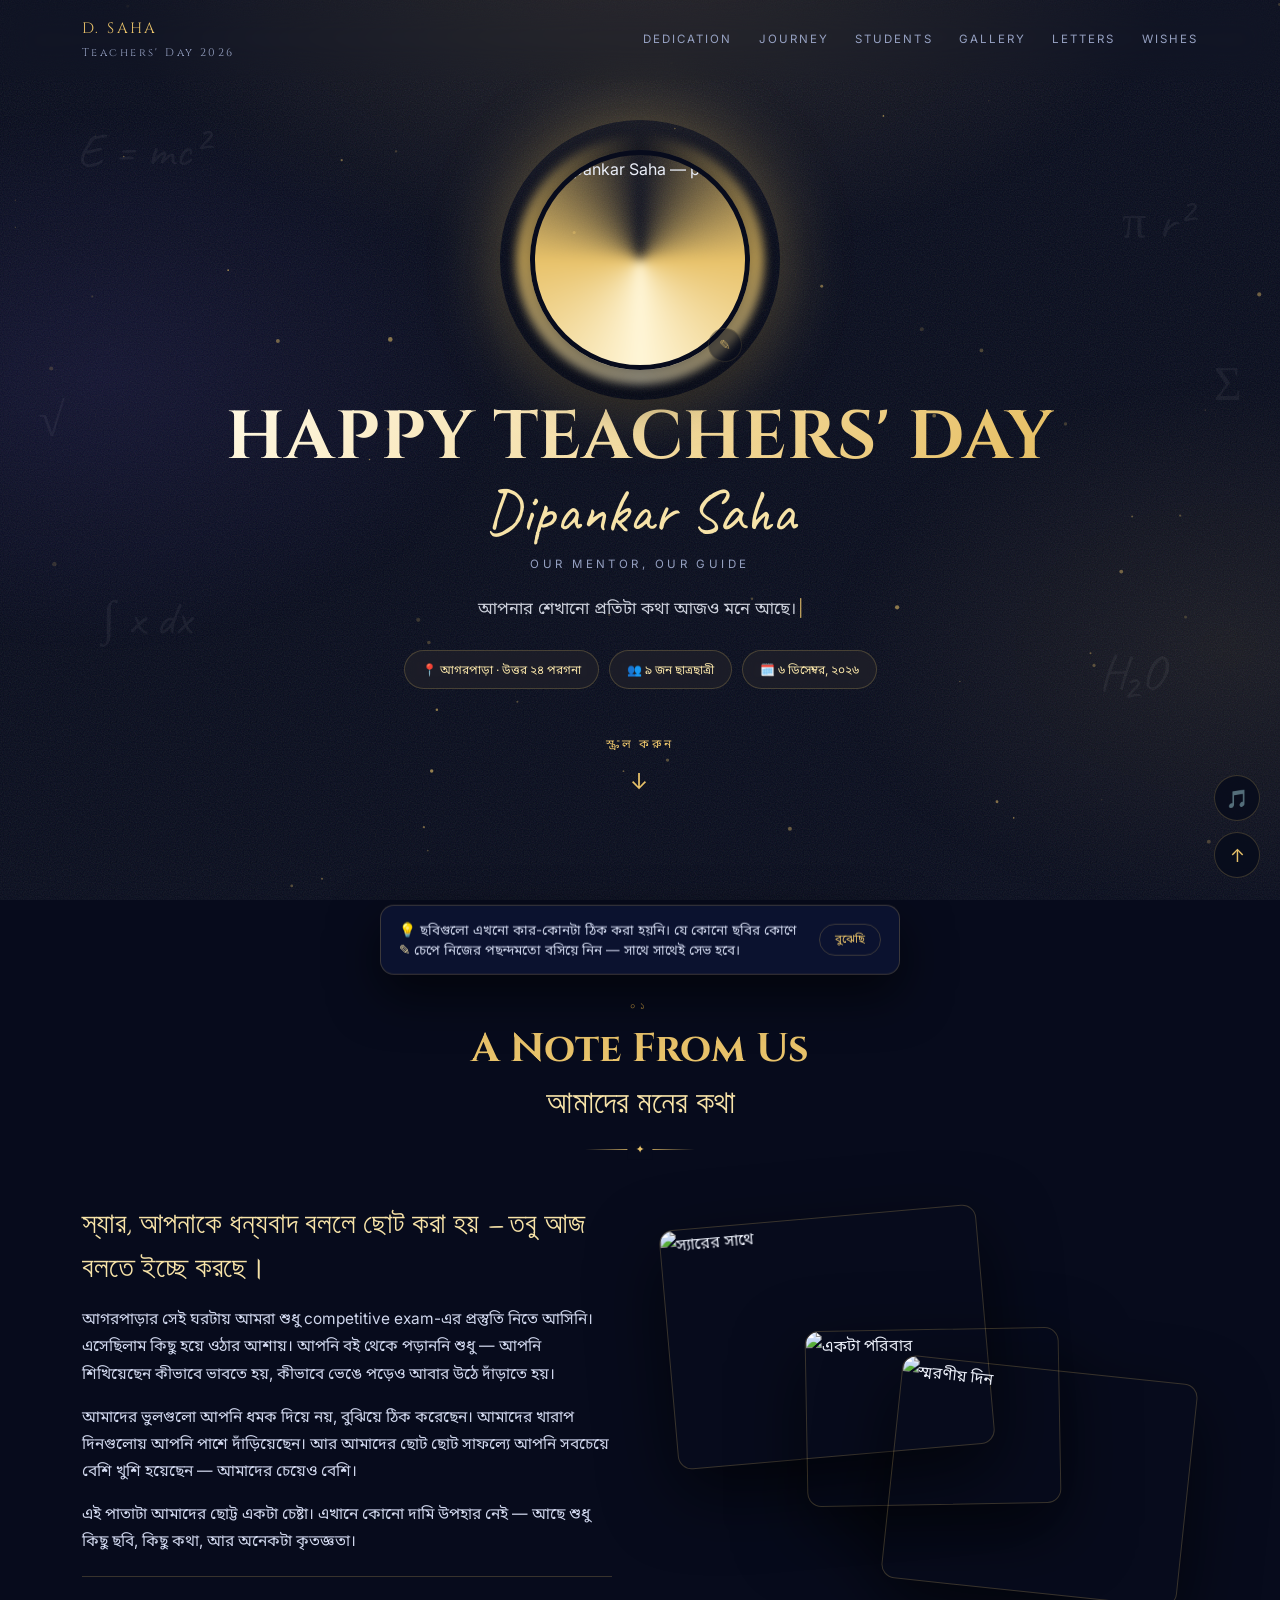
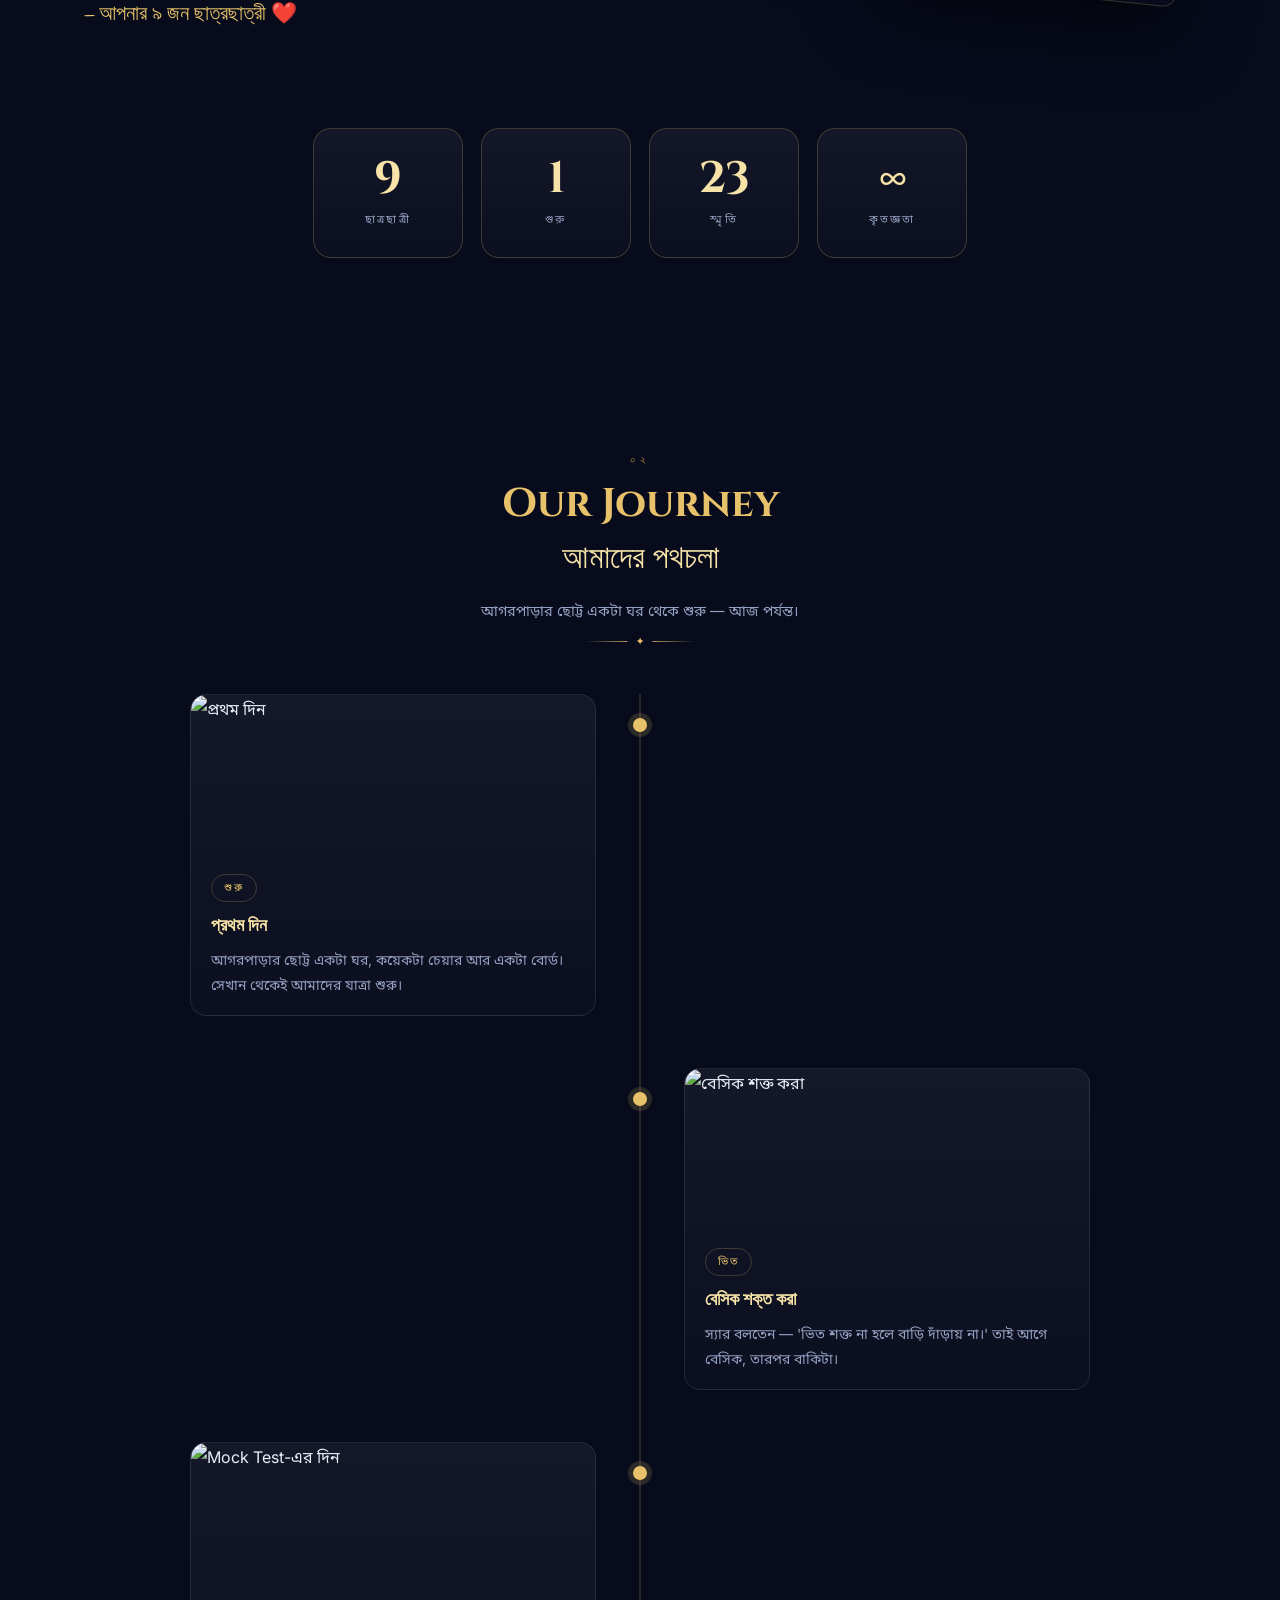
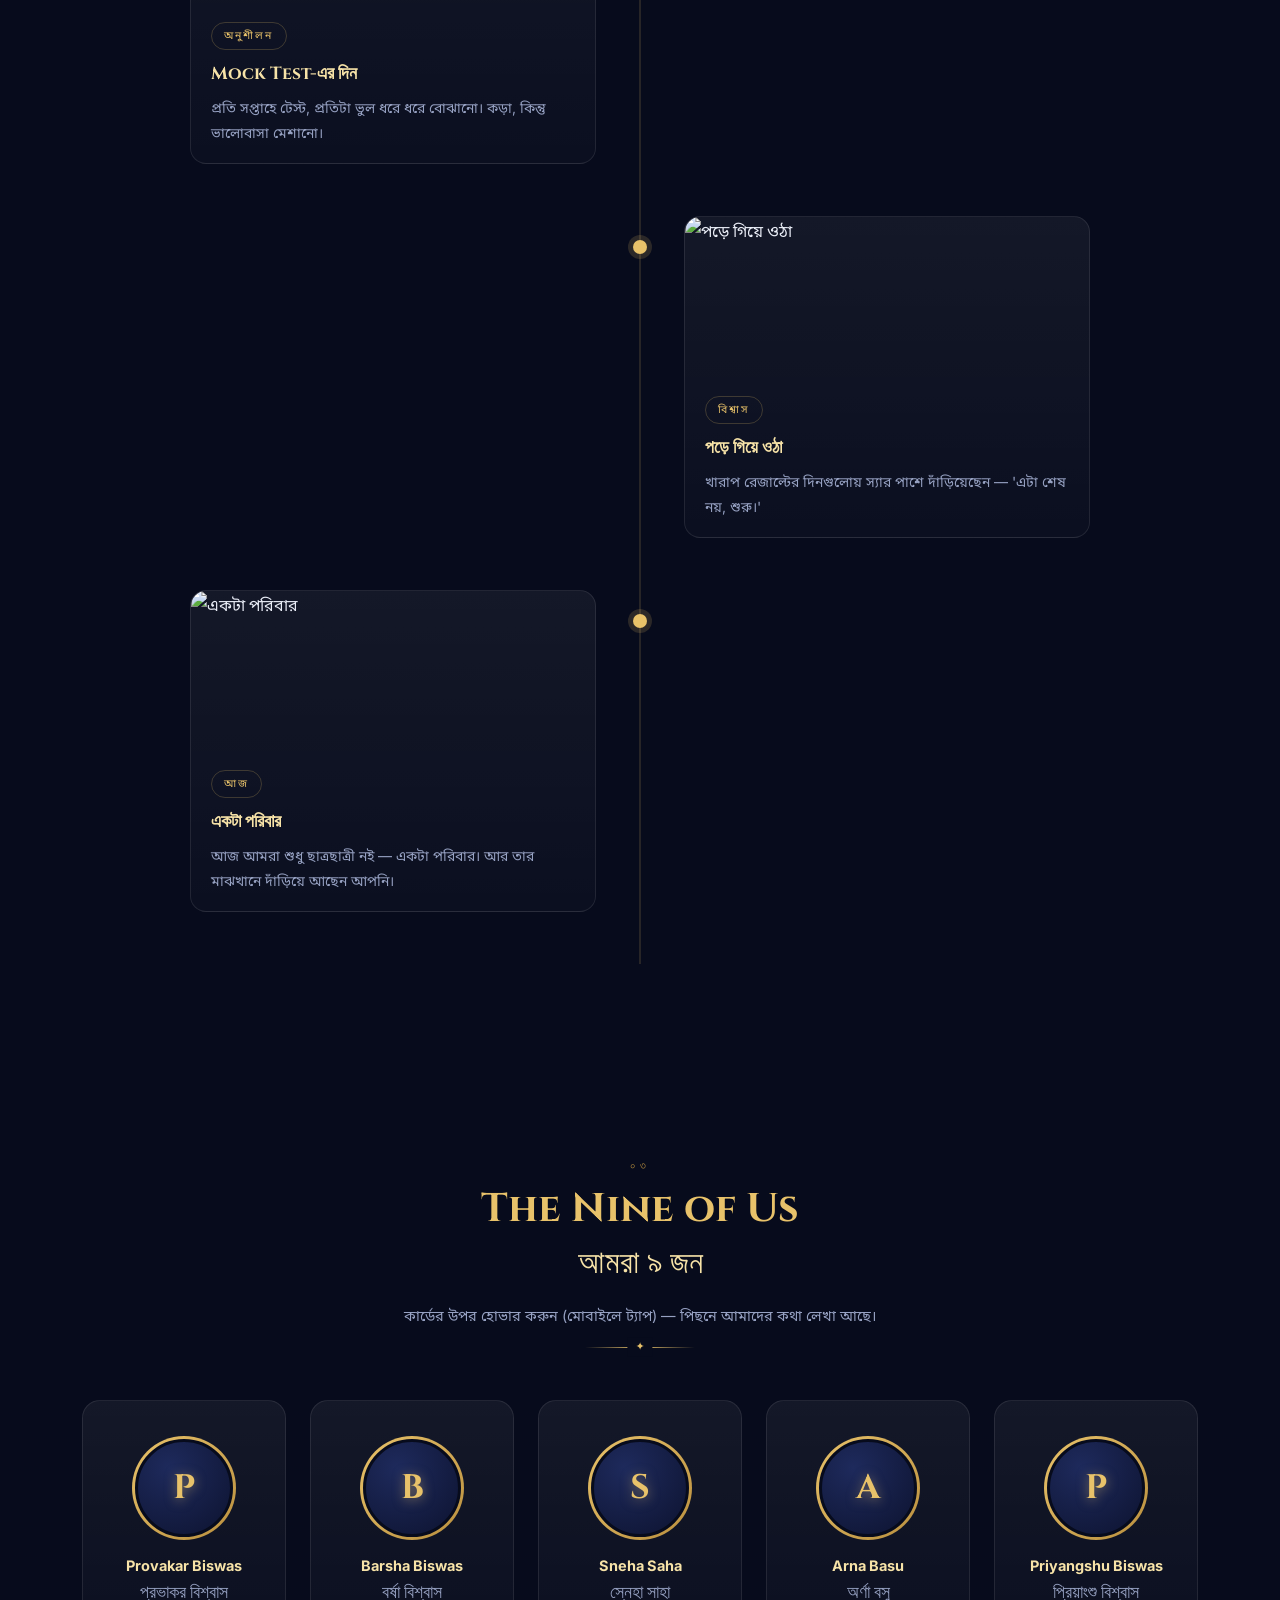
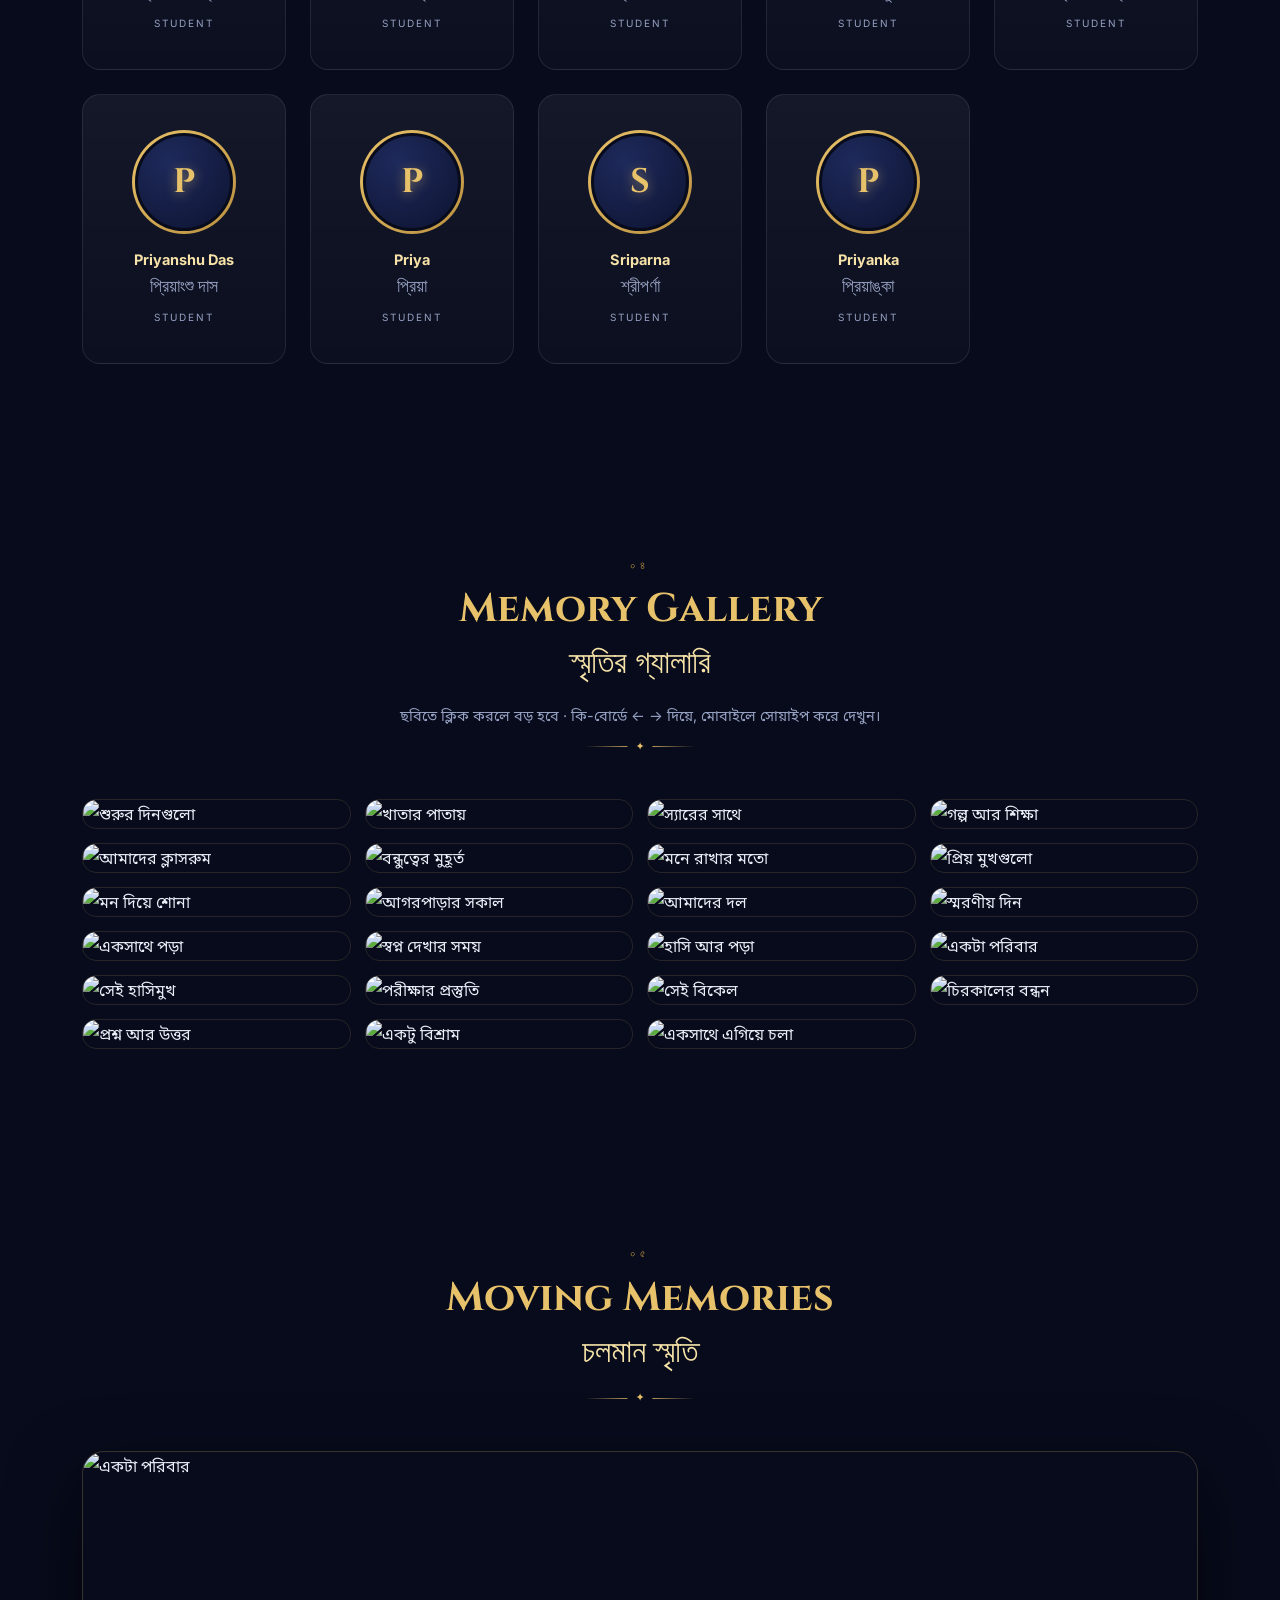
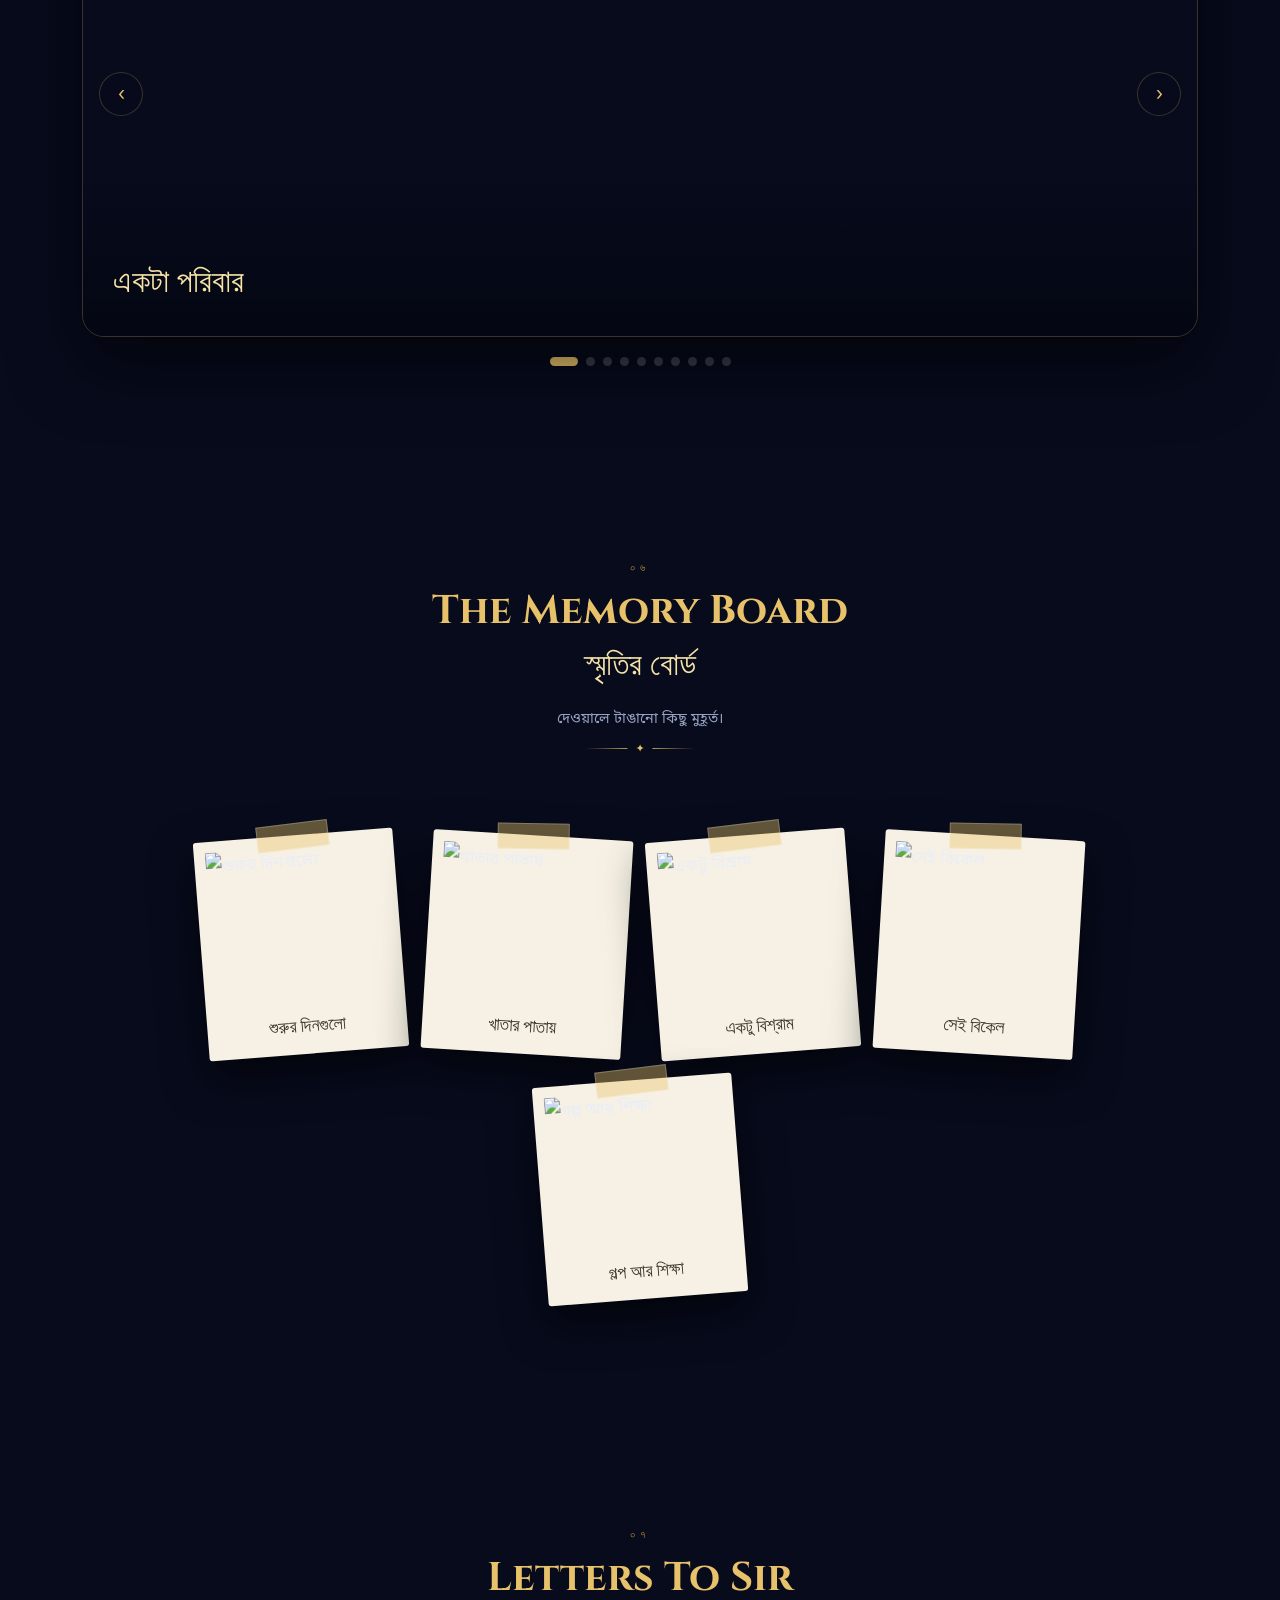
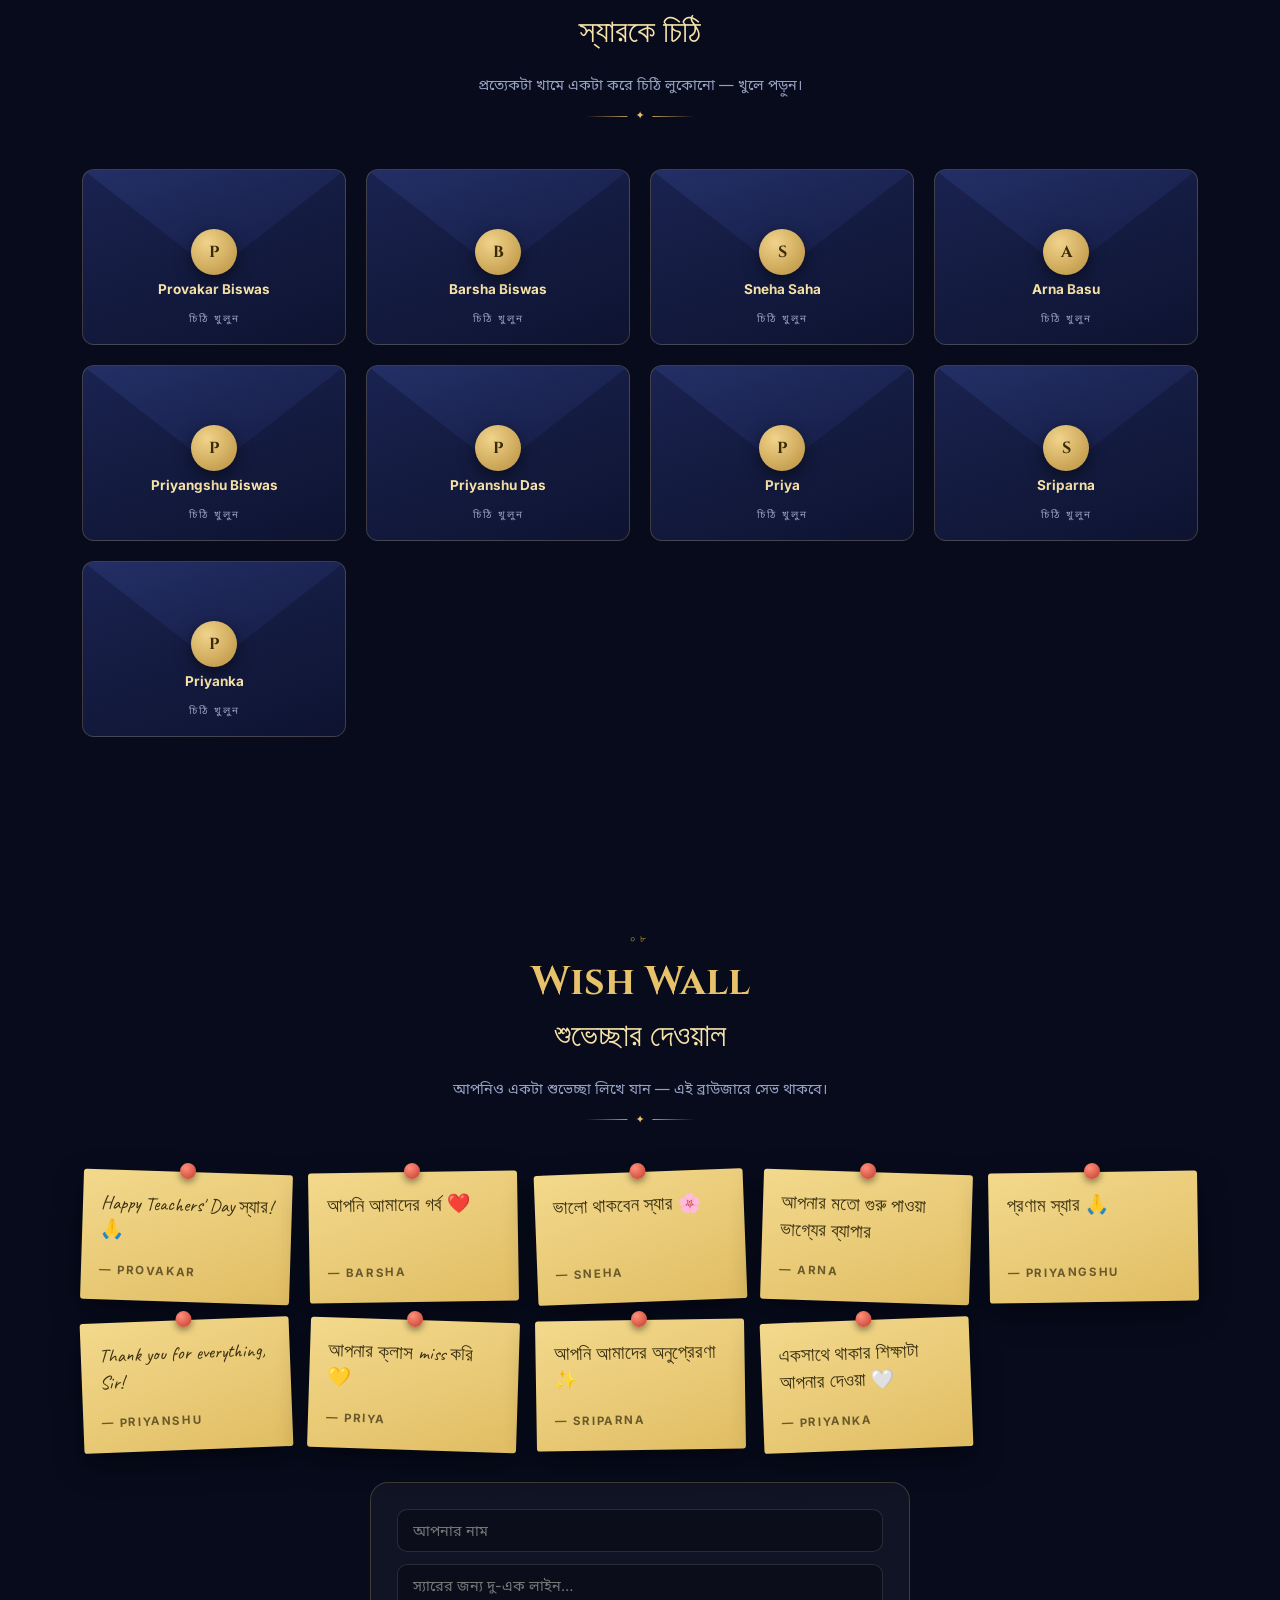
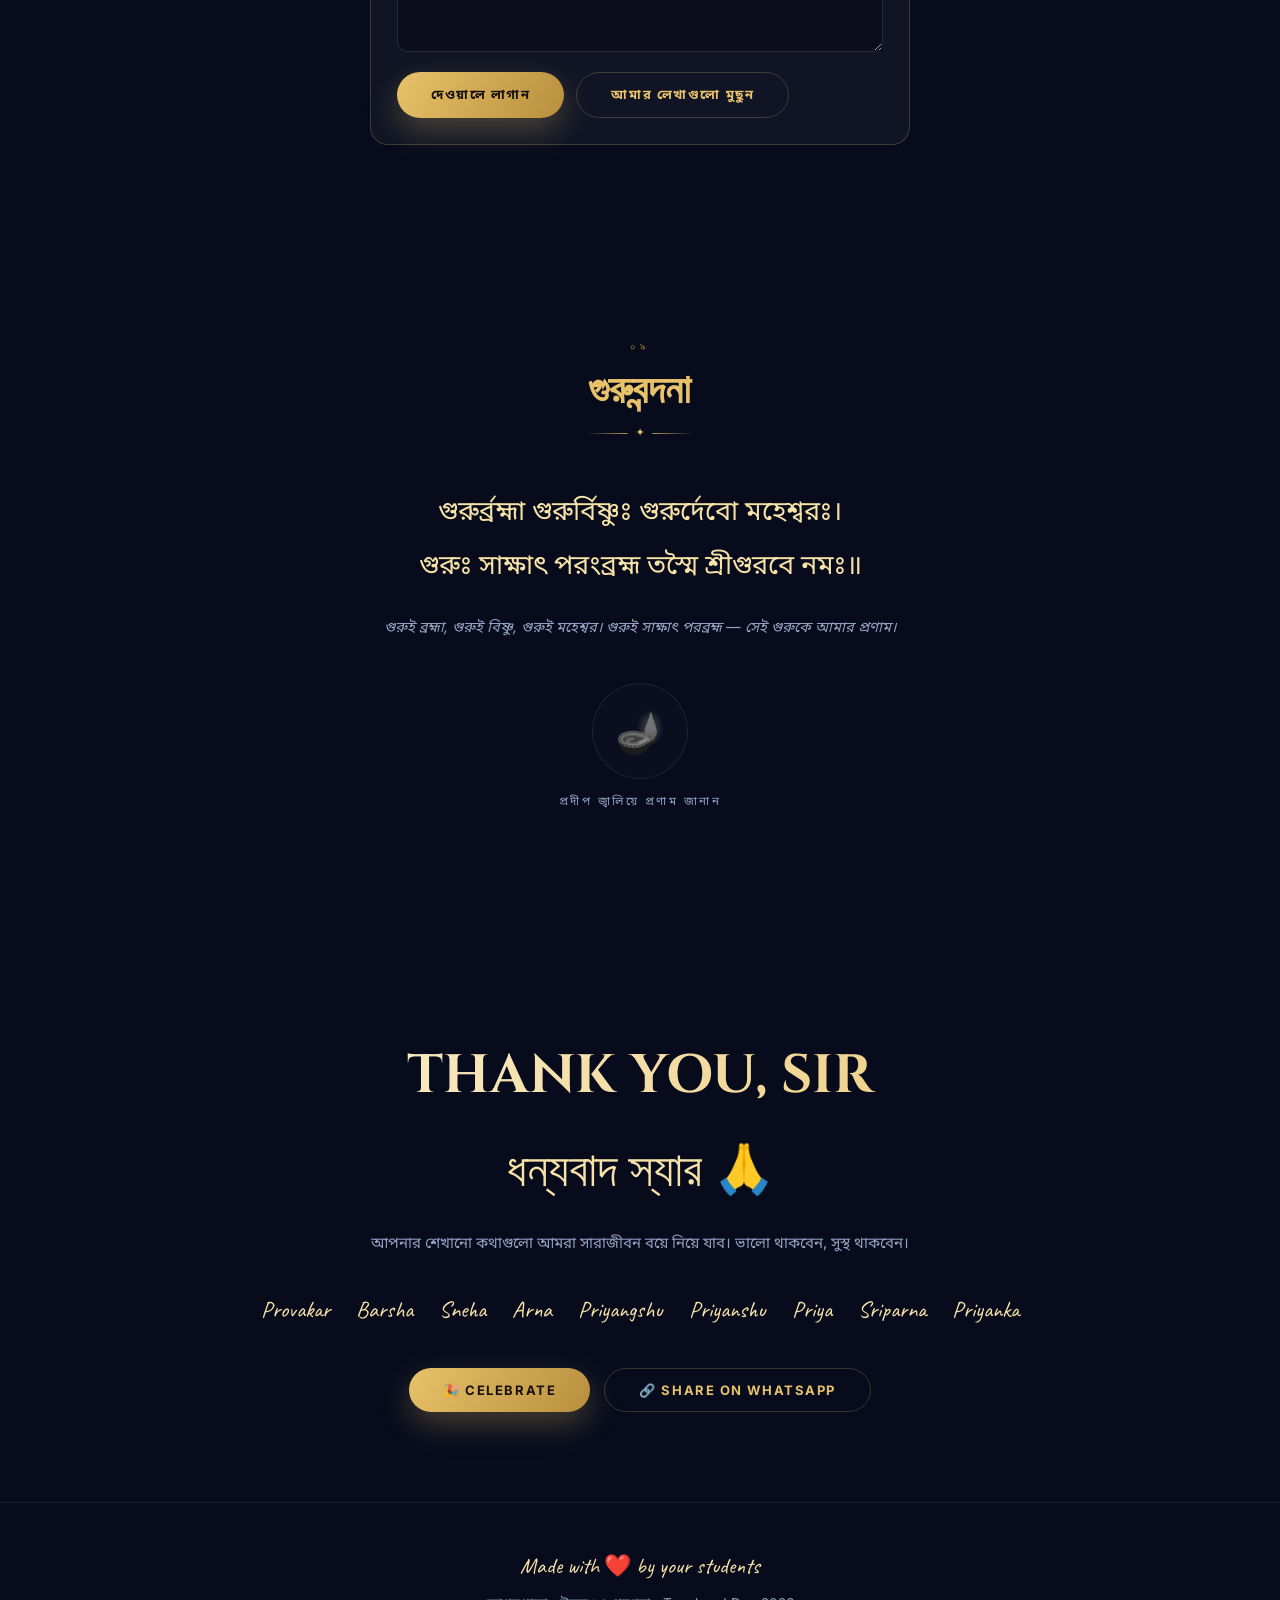
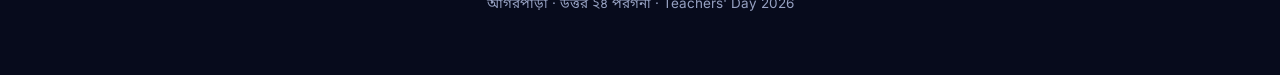
==== commit db294df9: "Add built-in Photo Studio: assign faces by clicking, no code editing - Gold monogram fallback for st" ====
--- a/index.html
+++ b/index.html
@@ -26,16 +26,12 @@
   <div class="curtain l"></div>
   <div class="curtain r"></div>
   <div class="pre-inner">
-    <svg class="chalk-svg" viewBox="0 0 520 130" aria-label="শিক্ষক দিবস">
-      <path id="cw" d="M30 88 C 46 30, 66 30, 76 66 C 84 96, 104 96, 112 60
-                       M132 44 L132 92 M132 68 L166 42 M132 68 L168 92
-                       M196 44 L196 92 M196 44 L232 44 M196 66 L226 66 M196 92 L232 92
-                       M258 44 L258 92 M258 92 L292 92
-                       M318 44 L318 92 M318 44 C 356 44, 356 92, 318 92
-                       M382 50 C 356 42, 356 66, 382 68 C 408 70, 408 94, 380 88
-                       M432 44 L444 92 L456 44 L468 92 L480 44"/>
+    <div class="pre-title">শিক্ষক দিবস</div>
+    <svg class="chalk-svg" viewBox="0 0 400 46" aria-hidden="true">
+      <path id="cw"  d="M14 30 C 92 8, 168 8, 200 20 C 232 32, 308 32, 386 12"/>
+      <path id="cw2" d="M74 40 C 140 30, 260 30, 326 40"/>
     </svg>
-    <div class="pre-sub">শিক্ষক দিবস · ২০২৬</div>
+    <div class="pre-sub">২০২৬ · আগরপাড়া</div>
     <div class="pre-tap">Loading memories…</div>
   </div>
 </div>
@@ -70,7 +66,10 @@
   <div class="chalk-doodle" style="top:42%;left:3%;animation-delay:3.2s">√</div>
   <div class="chalk-doodle" style="top:38%;right:3%;animation-delay:2.1s">Σ</div>
 
-  <div class="portrait" id="portrait"><img id="teacherPic" alt="Dipankar Saha Sir"></div>
+  <div class="portrait" id="portrait">
+    <img id="teacherPic" alt="Dipankar Saha Sir">
+    <button class="pickbtn hero-pick" data-pick="teacher" title="স্যারের ছবি বাছুন">✎</button>
+  </div>
   <h1>HAPPY TEACHERS' DAY</h1>
   <div class="sirname" id="sirName">Dipankar Saha</div>
   <div class="sirtitle" id="sirTitle">Our Mentor, Our Guide</div>
@@ -284,6 +283,27 @@
   </div>
 </div>
 
+<div id="tip">
+  <p>💡 ছবিগুলো এখনো কার-কোনটা ঠিক করা হয়নি। যে কোনো ছবির কোণে <b>✎</b> চেপে নিজের পছন্দমতো বসিয়ে নিন — সাথে সাথেই সেভ হবে।</p>
+  <button id="tipOk">বুঝেছি</button>
+</div>
+
+<div id="studio">
+  <div class="studio-box">
+    <div class="studio-hd" style="position:relative">
+      <button class="x" id="studioClose" aria-label="Close">×</button>
+      <h3 id="studioTitle">ছবি বাছুন</h3>
+      <p>যে ছবিটা এই জনের, সেটায় ক্লিক করুন। ব্রাউজারে সেভ থাকবে।</p>
+    </div>
+    <div class="studio-grid" id="studioGrid"></div>
+    <div class="studio-ft">
+      <span class="hint" id="studioHint">সব বসানো হলে "Copy config" চেপে data.js-এ বসিয়ে দিন।</span>
+      <button class="btn ghost sm" id="studioClear">এটা মুছুন</button>
+      <button class="btn sm" id="studioCopy">📋 Copy config</button>
+    </div>
+  </div>
+</div>
+
 <div id="lightbox">
   <button class="lbx" id="lbClose" aria-label="Close">×</button>
   <button class="lbnav p" id="lbPrev" aria-label="Previous">‹</button>
--- a/assets/css/style.css
+++ b/assets/css/style.css
@@ -69,10 +69,16 @@
 #preloader.done{opacity:0;visibility:hidden;transition:opacity .6s .9s,visibility .6s .9s}
 .pre-inner{position:relative;z-index:2;text-align:center;transition:opacity .5s}
 #preloader.open .pre-inner{opacity:0}
-.chalk-svg{width:min(88vw,460px);height:auto}
+.pre-title{
+  font-family:'Noto Sans Bengali',serif;font-weight:600;
+  font-size:clamp(34px,8vw,68px);line-height:1.2;color:#fff;
+  text-shadow:0 0 26px rgba(255,255,255,.35);
+  opacity:0;animation:fadeIn 1.1s .25s forwards;
+}
+.chalk-svg{width:min(80vw,400px);height:auto;margin-top:4px}
 .chalk-svg path,.chalk-svg line{
   stroke:#fff;stroke-width:2.4;fill:none;stroke-linecap:round;stroke-linejoin:round;
-  filter:drop-shadow(0 0 6px rgba(255,255,255,.5));
+  filter:drop-shadow(0 0 6px rgba(255,255,255,.55));opacity:.9;
 }
 .pre-sub{
   margin-top:18px;font-size:12px;letter-spacing:.36em;text-transform:uppercase;
@@ -305,6 +311,89 @@
 }
 .flip:hover .avatar{box-shadow:0 0 34px rgba(232,194,106,.5)}
 .avatar img{width:100%;height:100%;border-radius:50%;object-fit:cover;border:3px solid var(--navy)}
+/* monogram fallback when no photo assigned */
+.avatar .mono{
+  width:100%;height:100%;border-radius:50%;border:3px solid var(--navy);
+  background:radial-gradient(circle at 34% 28%,#1e2a5c,#0d1330);
+  display:flex;align-items:center;justify-content:center;
+  font-family:'Cinzel',serif;font-size:34px;font-weight:700;
+  color:var(--gold);text-shadow:0 2px 12px rgba(232,194,106,.5);
+}
+
+/* ---- photo studio ---- */
+.pickbtn{
+  position:absolute;top:6px;right:6px;z-index:5;width:28px;height:28px;
+  border-radius:50%;border:1px solid var(--line);background:rgba(7,11,28,.85);
+  color:var(--gold);font-size:12px;cursor:pointer;opacity:0;transition:.3s;
+}
+.flip:hover .pickbtn,.pickbtn:focus{opacity:1}
+.pickbtn:hover{background:var(--gold);color:#161006}
+body.studio .pickbtn{opacity:1}
+body.studio .flip:hover .flip-in{transform:none}
+.hero-pick{
+  top:auto;bottom:8px;right:8px;width:34px;height:34px;font-size:14px;
+  opacity:.55;z-index:6;
+}
+.portrait:hover .hero-pick{opacity:1}
+
+/* first-visit tip */
+#tip{
+  position:fixed;left:50%;bottom:24px;transform:translateX(-50%) translateY(140%);
+  z-index:75;max-width:min(92vw,520px);
+  background:rgba(12,19,48,.96);border:1px solid var(--line);border-radius:14px;
+  padding:14px 18px;display:flex;gap:12px;align-items:center;
+  box-shadow:0 20px 50px rgba(0,0,0,.6);backdrop-filter:blur(12px);
+  transition:transform .7s var(--ease);
+}
+#tip.on{transform:translateX(-50%) translateY(0)}
+#tip p{font-size:13.5px;color:#cfd6ec;flex:1;line-height:1.5}
+#tip b{color:var(--gold-lt)}
+#tip button{
+  background:none;border:1px solid var(--line);color:var(--gold);
+  border-radius:100px;padding:7px 15px;font-size:11.5px;cursor:pointer;
+  white-space:nowrap;transition:.3s;
+}
+#tip button:hover{background:var(--gold);color:#161006}
+
+#studio{
+  position:fixed;inset:0;z-index:220;background:rgba(3,6,16,.94);
+  backdrop-filter:blur(10px);display:none;align-items:center;justify-content:center;padding:20px;
+}
+#studio.on{display:flex;animation:fadeIn .3s}
+.studio-box{
+  background:var(--navy-2);border:1px solid var(--line);border-radius:20px;
+  max-width:860px;width:100%;max-height:88vh;display:flex;flex-direction:column;
+  box-shadow:0 34px 90px rgba(0,0,0,.8);overflow:hidden;
+}
+.studio-hd{padding:20px 24px;border-bottom:1px solid rgba(255,255,255,.08)}
+.studio-hd h3{font-family:'Cinzel',serif;color:var(--gold);font-size:18px}
+.studio-hd p{color:var(--muted);font-size:13px;margin-top:3px}
+.studio-hd .x{position:absolute;top:16px;right:20px;background:none;border:0;color:var(--gold);font-size:26px;cursor:pointer}
+.studio-grid{
+  padding:18px 24px;overflow-y:auto;flex:1;
+  display:grid;grid-template-columns:repeat(auto-fill,minmax(96px,1fr));gap:11px;
+}
+.sp{
+  position:relative;aspect-ratio:1;border-radius:11px;overflow:hidden;cursor:pointer;
+  border:2px solid transparent;transition:.3s;
+}
+.sp img{width:100%;height:100%;object-fit:cover}
+.sp:hover{border-color:var(--gold);transform:scale(1.05)}
+.sp.sel{border-color:var(--gold)}
+.sp.sel::after{
+  content:'✓';position:absolute;inset:0;background:rgba(232,194,106,.35);
+  display:flex;align-items:center;justify-content:center;font-size:26px;color:#fff;
+}
+.sp .n{
+  position:absolute;bottom:3px;left:5px;font-size:10px;color:#fff;
+  text-shadow:0 1px 4px #000;font-weight:600;
+}
+.studio-ft{
+  padding:16px 24px;border-top:1px solid rgba(255,255,255,.08);
+  display:flex;gap:10px;flex-wrap:wrap;align-items:center;
+}
+.studio-ft .hint{color:var(--muted);font-size:12.5px;flex:1;min-width:180px}
+.btn.sm{padding:10px 20px;font-size:11.5px}
 .face b{font-size:14.5px;color:var(--gold-lt);display:block}
 .face .bnname{font-family:'Caveat',cursive;font-size:18px;color:var(--muted);margin-top:-2px}
 .face .role{font-size:10px;letter-spacing:.2em;text-transform:uppercase;color:var(--muted);margin-top:7px}
